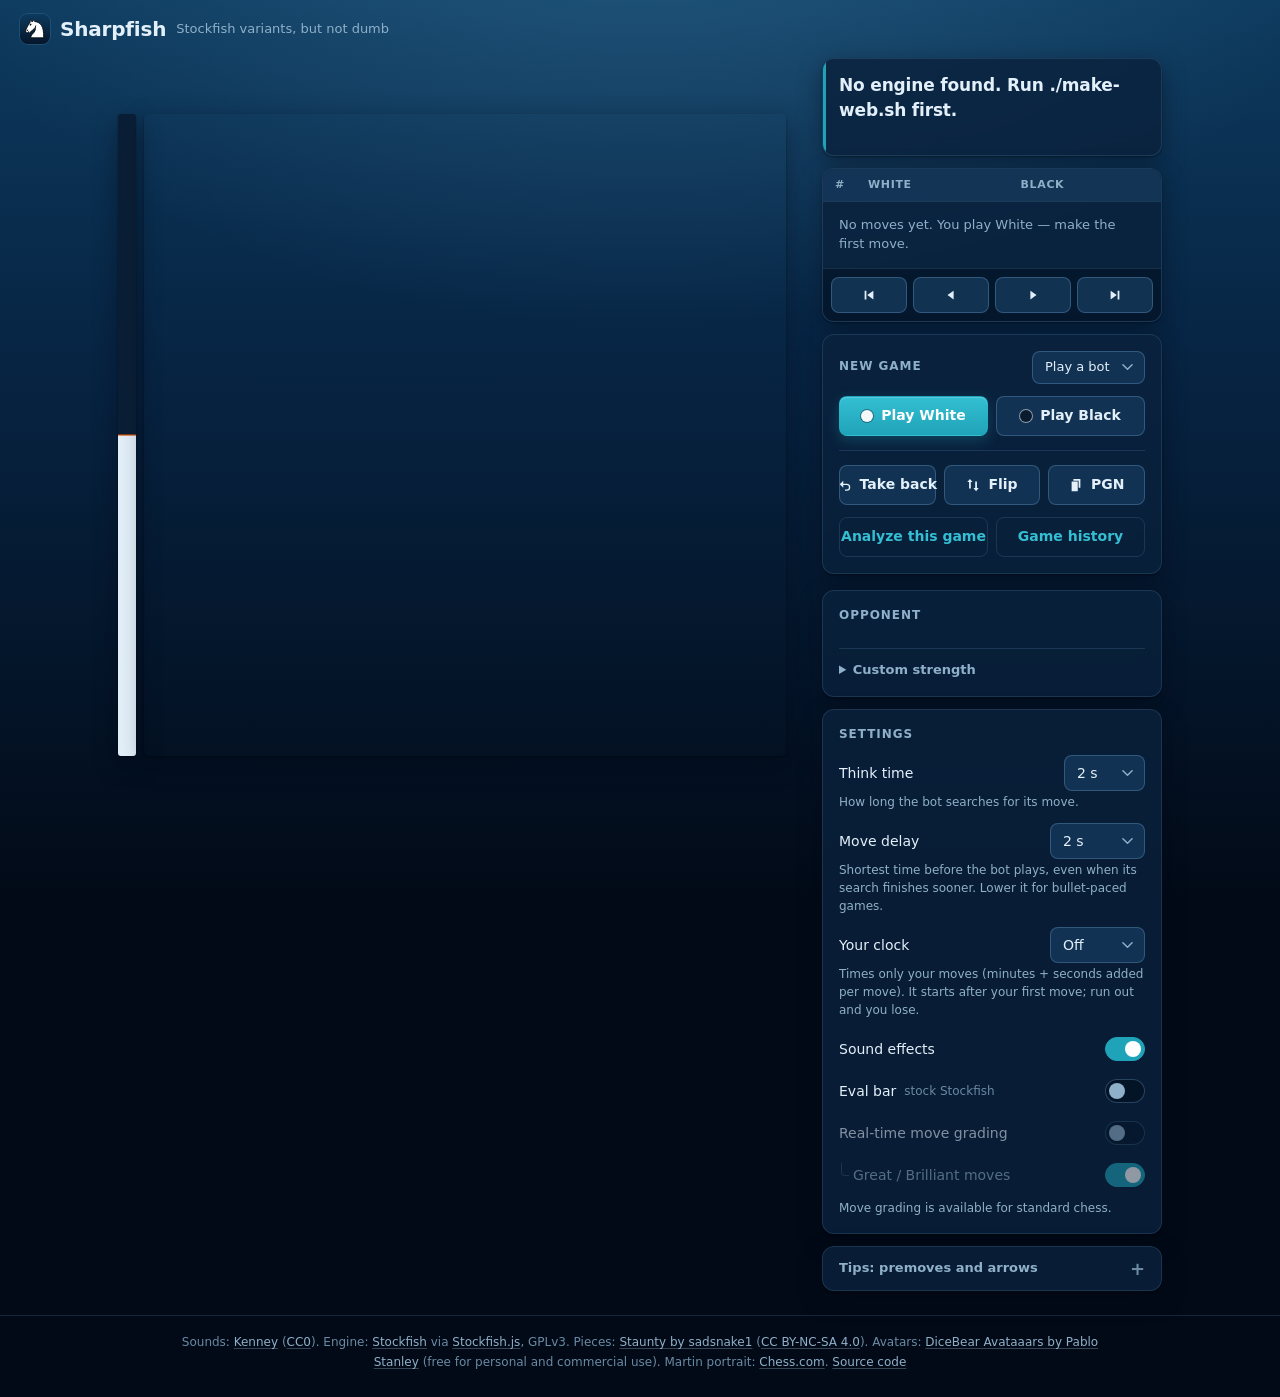
==== site/index.html @ 22a32065 "Add an optional player clock for games against a bot Settings has a Your clock time control (Off by " ====
<!doctype html>
<html lang="en">
<head>
<meta charset="utf-8">
<meta name="viewport" content="width=device-width, initial-scale=1, viewport-fit=cover">
<title>Sharpfish</title>
<meta name="description" content="Sharpfish: Stockfish variants, but not dumb. Play them in your browser.">
<link rel="icon" href="favicon.svg" type="image/svg+xml">
<link rel="stylesheet" href="style.css">
<link rel="stylesheet" href="badges.css">
<!-- Written by make-web.sh: sets window.ENGINE_FILE to the built engine -->
<script src="engine-file.js"></script>
</head>
<body>
<header class="top">
  <div class="brand">
    <img src="favicon.svg" alt="" width="30" height="30">
    <span class="site-name">Sharpfish</span>
    <span class="tagline">Stockfish variants, but not dumb</span>
  </div>
</header>

<main class="layout">
  <section class="board-wrap" aria-label="Chess board">
    <div class="player-row">
      <div class="player-tag" id="tag-top"></div>
      <div id="clock-top" class="clock" role="timer" aria-label="Your clock" hidden></div>
    </div>
    <div class="board-row">
      <div id="evalbar" class="evalbar" title="Stock Stockfish evaluation">
        <div class="evalbar-white"></div>
        <span id="eval-label" class="evalbar-label"></span>
      </div>
      <div id="board" class="board" role="grid"></div>
    </div>
    <div class="player-row">
      <div class="player-tag" id="tag-bottom"></div>
      <div id="clock-bottom" class="clock" role="timer" aria-label="Your clock" hidden></div>
    </div>
  </section>

  <aside class="panel panel-game" aria-label="Game">
    <div class="card status-card">
      <div id="status" class="status">Starting…</div>
      <div id="engine-line" class="engine-line">&nbsp;</div>
      <div id="premove-state" class="premove-state" hidden>
        <span id="premove-count" role="status"></span>
        <button id="btn-cancel-premoves" class="btn btn-sm" type="button">Cancel premoves</button>
      </div>
    </div>

    <section class="card moves-panel" aria-label="Moves">
      <div class="moves-card">
        <table class="moves" aria-label="Moves">
          <thead><tr><th>#</th><th>White</th><th>Black</th></tr></thead>
          <tbody id="moves"></tbody>
        </table>
        <div id="moves-empty" class="moves-empty">No moves yet. You play White — make the first move.</div>
      </div>
      <div class="row nav" aria-label="Review moves">
        <button id="btn-first" class="btn icon" title="First position (Home)" aria-label="First position"><svg viewBox="0 0 16 16" aria-hidden="true"><path d="M3 3h2v10H3zM13 3v10L6 8z" fill="currentColor"/></svg></button>
        <button id="btn-prev" class="btn icon" title="Previous move (&larr;)" aria-label="Previous move"><svg viewBox="0 0 16 16" aria-hidden="true"><path d="M11 3v10L4 8z" fill="currentColor"/></svg></button>
        <button id="btn-next" class="btn icon" title="Next move (&rarr;)" aria-label="Next move"><svg viewBox="0 0 16 16" aria-hidden="true"><path d="M5 3v10l7-5z" fill="currentColor"/></svg></button>
        <button id="btn-last" class="btn icon" title="Back to the game (End)" aria-label="Back to the game"><svg viewBox="0 0 16 16" aria-hidden="true"><path d="M11 3h2v10h-2zM3 3v10l7-5z" fill="currentColor"/></svg></button>
      </div>
    </section>

    <section class="card controls" aria-labelledby="game-heading">
      <div class="card-head">
        <h2 id="game-heading" class="card-title">New game</h2>
        <label class="mode-select"><span class="visually-hidden">Game mode</span>
          <select id="game-mode"><option value="human">Play a bot</option><option value="bots">Bot vs bot</option></select>
        </label>
      </div>
      <div class="row split">
        <button id="btn-new-white" class="btn primary"><span class="side-dot w" aria-hidden="true"></span>Play White</button>
        <button id="btn-new-black" class="btn"><span class="side-dot b" aria-hidden="true"></span>Play Black</button>
      </div>
      <div id="bot-match-options" hidden>
        <label class="field">White bot <select id="white-bot"></select></label>
        <label class="field">Black bot <select id="black-bot"></select></label>
        <button id="btn-bot-match" class="btn primary" type="button">Start bot match</button>
      </div>
      <div class="divider" role="presentation"></div>
      <div class="row tools">
        <button id="btn-undo" class="btn"><svg viewBox="0 0 16 16" aria-hidden="true"><path d="M6 3 2 7l4 4V8h4a2.5 2.5 0 0 1 0 5H8v1.5h2a4 4 0 0 0 0-8H6z" fill="currentColor"/></svg>Take back</button>
        <button id="btn-flip" class="btn"><svg viewBox="0 0 16 16" aria-hidden="true"><path d="M4.5 1 1.5 4.5h2V12H5.5V4.5h2zM11.5 15l3-3.5h-2V4h-2v7.5h-2z" fill="currentColor"/></svg>Flip</button>
        <button id="btn-copy" class="btn" title="Copy the moves in PGN format"><svg viewBox="0 0 16 16" aria-hidden="true"><path d="M5 1h8v10h-2V3H5zM3 4h7v11H3z" fill="currentColor"/></svg>PGN</button>
      </div>
      <div class="row history-actions">
        <a id="analyze-link" class="btn quiet" href="analysis.html">Analyze this game</a>
        <a id="history-link" class="btn quiet" href="analysis.html">Game history</a>
      </div>
      <div id="history-status" class="hint" role="status"></div>
    </section>
  </aside>

  <aside class="panel panel-setup" aria-label="Opponent and settings">
    <section class="card bots-card" aria-labelledby="bots-heading">
      <div class="bots-head">
        <h2 id="bots-heading" class="card-title">Opponent</h2>
        <span id="bot-current" class="bot-current"></span>
      </div>
      <div id="bot-groups" class="bot-groups"></div>
      <details class="advanced">
        <summary>Custom strength</summary>
        <label class="field" for="rng-elo">Elo <output id="elo-out"></output></label>
        <input type="range" id="rng-elo" min="0" max="3200" step="50">
        <div class="hint">Steps of 50 from 0 to 3150; far right is full strength.
          Applies from the engine's next move.</div>
      </details>
    </section>

    <section class="card settings" aria-labelledby="settings-heading">
      <h2 id="settings-heading" class="card-title">Settings</h2>
      <div class="setting">
        <label class="field">Think time
          <select id="sel-time">
            <option value="300">0.3 s</option>
            <option value="1000">1 s</option>
            <option value="2000" selected>2 s</option>
            <option value="3000">3 s</option>
            <option value="5000">5 s</option>
          </select>
        </label>
        <div class="hint">How long the bot searches for its move.</div>
      </div>
      <div class="setting">
        <label class="field">Move delay
          <select id="sel-delay">
            <option value="0">Instant</option>
            <option value="500">0.5 s</option>
            <option value="1000">1 s</option>
            <option value="2000" selected>2 s</option>
            <option value="3000">3 s</option>
          </select>
        </label>
        <div class="hint">Shortest time before the bot plays, even when its search finishes sooner. Lower it for bullet-paced games.</div>
      </div>
      <div class="setting">
        <label class="field">Your clock
          <select id="sel-clock">
            <option value="0+0" selected>Off</option>
            <option value="1+0">1 min</option>
            <option value="2+1">2 + 1</option>
            <option value="3+0">3 min</option>
            <option value="3+2">3 + 2</option>
            <option value="5+0">5 min</option>
            <option value="10+0">10 min</option>
          </select>
        </label>
        <div class="hint">Times only your moves (minutes + seconds added per move). It starts after your first move; run out and you lose.</div>
      </div>
      <label class="field switch">Sound effects
        <input type="checkbox" id="chk-sound" checked>
      </label>
      <label class="field switch">Eval bar <span class="field-note">stock Stockfish</span>
        <input type="checkbox" id="chk-eval">
      </label>
      <label class="field switch">Real-time move grading
        <input type="checkbox" id="chk-grade">
      </label>
      <label class="field switch sub" title="Look for Great and Brilliant moves. Off keeps ordinary grades and skips that extra check.">Great / Brilliant moves
        <input type="checkbox" id="chk-special-grades" checked>
      </label>
      <div id="grade-status" class="hint" role="status"></div>
    </section>

    <details class="card tips">
      <summary>Tips: premoves and arrows</summary>
      <ul>
        <li>While the bot thinks, move your pieces to queue premoves, including consecutive moves with the same piece. Middle-click, press Esc, or use Cancel premoves to clear the queue.</li>
        <li>Right-click a square to circle it, right-drag to draw an arrow.
          Blue by default. Hold Shift (red), Alt/Ctrl (purple) or both (yellow) to change color. Left-click clears.</li>
      </ul>
    </details>
  </aside>
</main>

<footer class="foot">
  <p>Sounds: <a href="https://kenney.nl/assets/casino-audio">Kenney</a> (<a href="sounds/License.txt">CC0</a>).
  Engine: <a href="https://github.com/official-stockfish/Stockfish">Stockfish</a>
  via <a href="https://github.com/nmrugg/stockfish.js">Stockfish.js</a>, GPLv3.
  Pieces: <a href="https://github.com/lichess-org/lila/issues/5647">Staunty by sadsnake1</a> (<a href="https://creativecommons.org/licenses/by-nc-sa/4.0/">CC BY-NC-SA 4.0</a>). Avatars: <a href="https://www.dicebear.com/styles/avataaars/">DiceBear Avataaars by Pablo Stanley</a> (free for personal and commercial use). Martin portrait: <a href="https://www.chess.com/member/martin-bot">Chess.com</a>. <a id="source-link" href="https://github.com/nmrugg/stockfish.js">Source code</a></p>
</footer>

<div id="promo" class="promo" hidden></div>
<script src="bots.js"></script>
<script src="analysis-core.js"></script>
<script src="game-history.js"></script>
<script src="live-analysis.js"></script>
<script src="sound.js"></script>
<script src="app.js"></script>
</body>
</html>
---- site/style.css ----
:root {
  /* Deep-sea theme: one dark palette for every visitor */
  color-scheme: dark;
  --bg: #04162b;
  --bg-top: #0d3a5e;
  --bg-mid: #072443;
  --bg-deep: #020a17;
  --glow: rgba(110, 190, 235, 0.22);
  --surface: rgba(10, 34, 60, 0.82);
  --surface-2: rgba(20, 54, 88, 0.9);
  --surface-3: rgba(28, 68, 106, 0.95);
  --inset: rgba(2, 12, 26, 0.45);
  --text: #e3f0fa;
  --muted: #8fb0c9;
  --faint: #6a8aa4;
  --border: rgba(120, 180, 225, 0.16);
  --border-strong: rgba(120, 180, 225, 0.3);
  --accent: #1fa3b8;
  --accent-hi: #34bfd3;
  --accent-text: #ffffff;
  --sq-light: #d3e2ec;
  --sq-dark: #5a7f9f;
  --last-move: rgba(70, 205, 225, 0.38);
  --selected: rgba(10, 70, 110, 0.55);
  --dot: rgba(8, 45, 80, 0.5);
  --dot-hover: rgba(8, 45, 80, 0.3);
  --row-alt: rgba(255, 255, 255, 0.025);
  --current: rgba(31, 163, 184, 0.28);
  --evalbar-dark: #0a1f36;
  --evalbar-light: #e3f0fa;
  --radius: 12px;
  --radius-sm: 8px;
  --shadow: 0 1px 2px rgba(0, 0, 0, 0.35), 0 8px 24px rgba(0, 8, 20, 0.4);
  --ring: 0 0 0 2px var(--bg), 0 0 0 4px var(--accent-hi);
}

* { box-sizing: border-box; }
html {
  /* Gradient fades into the same colour as the page, so long pages have no seam. */
  background: var(--bg-deep);
  background-image:
    radial-gradient(ellipse 80% 45% at 50% -8%, var(--glow), transparent 70%),
    linear-gradient(180deg, var(--bg-top) 0, var(--bg-mid) 40vh, var(--bg-deep) 100vh);
  background-repeat: no-repeat;
  min-height: 100%;
}
body {
  margin: 0;
  color: var(--text);
  font: 15px/1.45 system-ui, -apple-system, "Segoe UI", Roboto, sans-serif;
  min-height: 100vh;
  display: flex;
  flex-direction: column;
  -webkit-font-smoothing: antialiased;
}
button, input, select, textarea { font: inherit; }
a { color: var(--accent-hi); }
:focus-visible { outline: none; box-shadow: var(--ring); }
.visually-hidden {
  position: absolute; width: 1px; height: 1px; margin: -1px; padding: 0;
  overflow: hidden; clip: rect(0 0 0 0); white-space: nowrap; border: 0;
}

.top { padding: 14px 20px 10px; display: flex; align-items: center; gap: 12px; }
.brand { display: flex; align-items: center; gap: 10px; flex-wrap: wrap; font-weight: 600; font-size: 17px; }
.brand img { border-radius: 8px; box-shadow: 0 0 0 1px var(--border); }
.site-name { font-size: 20px; font-weight: 700; letter-spacing: -0.01em; }
.tagline { color: var(--muted); font-size: 13px; font-weight: 500; }

/* ---------- Layout: board | game, with opponent & settings beside or below ---------- */
.layout {
  flex: 1;
  display: grid;
  grid-template-columns: auto minmax(300px, 340px);
  grid-template-rows: auto 1fr;
  grid-template-areas: "board game" "board setup";
  gap: 16px 24px;
  justify-content: center;
  align-items: start;
  padding: 4px 20px 24px;
}
.board-wrap { grid-area: board; width: min(calc(100vw - 404px), calc(100vh - 150px), 680px); min-width: 280px; }
.panel-game { grid-area: game; }
.panel-setup { grid-area: setup; }
@media (min-width: 1340px) {
  .layout {
    grid-template-columns: minmax(280px, 316px) auto minmax(300px, 340px);
    grid-template-rows: auto;
    grid-template-areas: "setup board game";
  }
  .board-wrap { width: min(calc(100vw - 760px), calc(100vh - 150px), 680px); }
}
@media (max-width: 860px) {
  .layout {
    grid-template-columns: minmax(0, 1fr);
    grid-template-rows: auto;
    grid-template-areas: "board" "game" "setup";
    justify-items: center;
    padding: 0 12px 20px;
  }
  .board-wrap { width: min(100%, 640px); min-width: 0; }
  .panel { width: min(100%, 640px); }
}

/* ---------- Board ---------- */
.board-row { display: flex; gap: 8px; align-items: stretch; }

/* Eval bar: white share grows from White's side of the board */
.evalbar {
  --white: 50%;
  position: relative; flex: 0 0 18px;
  background: var(--evalbar-dark); border-radius: 3px; overflow: hidden;
  box-shadow: var(--shadow);
}
.evalbar.off { display: none; }
.evalbar-white {
  position: absolute; left: 0; right: 0; bottom: 0; height: var(--white);
  background: var(--evalbar-light);
  transition: height 0.5s ease;
}
.evalbar.flipped .evalbar-white { bottom: auto; top: 0; }
.evalbar::after { /* the 0.0 line */
  content: ""; position: absolute; left: 0; right: 0; top: 50%; height: 2px;
  margin-top: -1px; background: rgba(214, 79, 0, 0.6);
}
.evalbar-label {
  position: absolute; left: 0; right: 0; text-align: center;
  font-size: 9px; font-weight: 700; letter-spacing: -0.3px; z-index: 1;
}
/* The number sits at the end of the side that is better. */
.evalbar.white-better .evalbar-label { bottom: 3px; color: var(--evalbar-dark); }
.evalbar:not(.white-better) .evalbar-label { top: 3px; color: var(--evalbar-light); }
.evalbar.flipped.white-better .evalbar-label { bottom: auto; top: 3px; }
.evalbar.flipped:not(.white-better) .evalbar-label { top: auto; bottom: 3px; }

.board {
  position: relative;
  flex: 1;
  min-width: 0;
  width: 100%;
  aspect-ratio: 1;
  display: grid;
  grid-template-columns: repeat(8, 1fr);
  grid-template-rows: repeat(8, 1fr);
  border-radius: 4px;
  overflow: hidden;
  box-shadow: var(--shadow);
  user-select: none;
  touch-action: none;
}
.sq { position: relative; }
.sq.light { background: var(--sq-light); }
.sq.dark  { background: var(--sq-dark); }
.sq.last::before, .sq.sel::before, .sq.check::before {
  content: ""; position: absolute; inset: 0; pointer-events: none;
}
.sq.last::before  { background: var(--last-move); }
.sq.sel::before   { background: var(--selected); }
.sq.check::before {
  background: radial-gradient(ellipse at center, rgba(255, 0, 0, 1) 0%, rgba(231, 0, 0, 1) 25%,
              rgba(169, 0, 0, 0) 89%, rgba(158, 0, 0, 0) 100%);
}
.sq.dest::after {
  content: ""; position: absolute; inset: 0; pointer-events: none;
  background: radial-gradient(var(--dot) 19%, transparent 20%);
}
.sq.dest.occupied::after {
  background: radial-gradient(transparent 0%, transparent 79%, var(--dot) 80%);
}
.sq.dest:hover::after { background: var(--dot-hover); }

.piece {
  position: absolute; inset: 0; width: 100%; height: 100%;
  cursor: grab; z-index: 2;
  -webkit-user-drag: none;
}
.piece.dragging { opacity: 0.35; }
.piece.moving { z-index: 3; }
.piece.captured { z-index: 1; pointer-events: none; }
.ghost {
  position: fixed; pointer-events: none; z-index: 50;
  transform: translate(-50%, -50%) scale(1.15);
  filter: drop-shadow(0 6px 6px rgba(0, 0, 0, 0.35));
  will-change: transform, left, top;
}
body.grabbing, body.grabbing * { cursor: grabbing !important; }
.sq.drag-over::after {
  content: ""; position: absolute; inset: 0; pointer-events: none;
  box-shadow: inset 0 0 0 3px rgba(255, 255, 255, 0.65);
}
.sq.dest.drag-over::after { background: var(--dot-hover); box-shadow: none; }

/* Arrows and circles drawn with the right mouse button */
.shapes {
  position: absolute; inset: 0; width: 100%; height: 100%;
  pointer-events: none; z-index: 4;
}

.coord {
  position: absolute; font-size: 11px; font-weight: 600; pointer-events: none; z-index: 1;
}
.coord.file { right: 4px; bottom: 2px; }
.coord.rank { left: 4px; top: 2px; }
.sq.light .coord { color: var(--sq-dark); }
.sq.dark  .coord { color: var(--sq-light); }

.player-row { display: flex; align-items: center; justify-content: space-between; gap: 10px; }
.player-row .player-tag { flex: 1; min-width: 0; }
/* Your clock: quiet while idle, bright while it runs, red when nearly out. */
.clock {
  flex: none; min-width: 84px; padding: 6px 12px; text-align: right;
  font: 700 20px/1.1 ui-monospace, "SFMono-Regular", Menlo, Consolas, monospace;
  font-variant-numeric: tabular-nums; letter-spacing: -0.5px;
  color: var(--muted); background: var(--inset);
  border: 1px solid var(--border); border-radius: var(--radius-sm);
}
.clock.running { color: var(--evalbar-dark); background: var(--evalbar-light); border-color: transparent; }
.clock.low { color: #ff8a80; }
.clock.low.running { color: #fff; background: #c62f2f; }
.clock.flagged { color: #fff; background: #8e1f1f; border-color: transparent; }
.player-tag {
  display: flex; align-items: center; gap: 10px;
  color: var(--text); font-size: 14px; font-weight: 600;
  padding: 8px 2px; min-height: 44px;
}
.avatar { width: 30px; height: 30px; flex: none; display: block; }
.avatar svg, .avatar img { width: 100%; height: 100%; display: block; }
.avatar-you svg { border-radius: 50%; box-shadow: 0 0 0 2px rgba(110,190,235,0.35); }
.avatar-engine { width: 34px; height: 34px; margin: -2px; } /* the logo has its own padding */

/* ---------- Panels and cards ---------- */
.panel { display: flex; flex-direction: column; gap: 12px; min-width: 0; }
.card {
  background: var(--surface);
  -webkit-backdrop-filter: blur(10px);
  backdrop-filter: blur(10px);
  border: 1px solid var(--border);
  border-radius: var(--radius);
  box-shadow: var(--shadow);
}
.card-head { display: flex; align-items: center; justify-content: space-between; gap: 12px; }
.card-title {
  margin: 0; font-size: 12px; font-weight: 700; letter-spacing: 0.08em;
  text-transform: uppercase; color: var(--muted);
}
.divider { height: 1px; background: var(--border); margin: 2px 0; }
.hint { color: var(--muted); font-size: 12px; line-height: 1.5; }
.hint:empty { display: none; }

.status-card { padding: 14px 16px; position: relative; overflow: hidden; }
.status-card::before {
  content: ""; position: absolute; left: 0; top: 0; bottom: 0; width: 3px; background: var(--accent);
}
.status { font-weight: 650; font-size: 17px; letter-spacing: -0.01em; }
.status.reviewing { color: var(--accent-hi); }
.engine-line { color: var(--muted); font-size: 13px; font-variant-numeric: tabular-nums; min-height: 1.45em; }

/* Moves: scrolling list with the replay controls docked underneath */
.moves-panel { overflow: hidden; display: flex; flex-direction: column; }
.moves-card { max-height: 280px; min-height: 96px; overflow-y: auto; }
.moves { width: 100%; border-collapse: collapse; font-variant-numeric: tabular-nums; }
.moves th {
  position: sticky; top: 0; z-index: 1; background: var(--surface-2); color: var(--muted);
  text-align: left; font-weight: 600; font-size: 11px; letter-spacing: 0.06em; text-transform: uppercase;
  padding: 8px 12px; border-bottom: 1px solid var(--border);
}
.moves td { padding: 5px 12px; }
.moves td:first-child { color: var(--faint); width: 3em; }
.moves tr:nth-child(even) td { background: var(--row-alt); }
.moves td[data-ply] { cursor: pointer; border-radius: 4px; }
.moves td[data-ply]:hover { background: var(--surface-3); }
.moves td.current { background: var(--current) !important; font-weight: 650; }
.moves-empty { padding: 14px 16px; color: var(--muted); font-size: 13px; }
.moves-panel .row.nav { padding: 8px; border-top: 1px solid var(--border); background: var(--inset); flex-wrap: nowrap; gap: 6px; }

/* ---------- Buttons ---------- */
.controls, .bots-card { padding: 16px; display: flex; flex-direction: column; gap: 12px; }
.settings { padding: 16px; display: flex; flex-direction: column; gap: 6px; }
.settings .card-title { margin-bottom: 6px; }
.settings .setting { margin-bottom: 6px; }
.row[hidden], #bot-match-options[hidden] { display: none; }
#bot-match-options:not([hidden]) { display: grid; gap: 10px; }
.row { display: flex; gap: 8px; flex-wrap: wrap; }
.row.split > .btn, .row.tools > .btn, .row.history-actions > .btn { flex: 1 1 0; min-width: 0; }
.btn {
  flex: 1 1 auto;
  display: inline-flex; align-items: center; justify-content: center; gap: 8px;
  min-height: 40px; padding: 8px 14px;
  font-size: 14px; font-weight: 550; line-height: 1.2; text-align: center; white-space: nowrap;
  border-radius: var(--radius-sm);
  border: 1px solid var(--border-strong);
  background: var(--surface-2);
  color: var(--text);
  text-decoration: none;
  cursor: pointer;
  transition: background-color 0.15s, border-color 0.15s, transform 0.05s;
}
.btn:hover:not(:disabled) { background: var(--surface-3); border-color: rgba(140, 200, 240, 0.45); }
.btn:active:not(:disabled) { transform: translateY(1px); }
.btn:disabled { opacity: 0.45; cursor: default; }
.btn svg { width: 14px; height: 14px; flex: none; }
.btn.primary {
  background: linear-gradient(180deg, var(--accent-hi), var(--accent));
  border-color: transparent; color: var(--accent-text);
  box-shadow: 0 1px 0 rgba(255, 255, 255, 0.18) inset, 0 4px 14px rgba(31, 163, 184, 0.28);
}
.btn.primary:hover:not(:disabled) { background: linear-gradient(180deg, #47cde0, var(--accent-hi)); border-color: transparent; }
.btn.quiet { background: transparent; color: var(--accent-hi); border-color: var(--border); }
.btn.quiet:hover { background: rgba(52, 191, 211, 0.1); border-color: rgba(52, 191, 211, 0.45); }
.btn.icon { flex: 1; padding: 0; min-height: 36px; }
.btn-sm { flex: none; min-height: 30px; padding: 4px 10px; font-size: 12px; }
.side-dot { width: 12px; height: 12px; border-radius: 50%; flex: none; box-shadow: 0 0 0 1px rgba(0, 0, 0, 0.35); }
.side-dot.w { background: #f4f8fb; }
.side-dot.b { background: #0b1b2e; box-shadow: 0 0 0 1px rgba(255, 255, 255, 0.5); }

/* ---------- Form fields ---------- */
.field { display: flex; align-items: center; gap: 8px; font-size: 14px; min-height: 36px; }
.field > input, .field > select { margin-left: auto; }
.field-note { color: var(--faint); font-size: 12px; }
.field.sub { padding-left: 14px; color: var(--muted); position: relative; }
.field.sub::before {
  content: ""; position: absolute; left: 2px; top: 6px; width: 7px; height: 12px;
  border-left: 1px solid var(--border-strong); border-bottom: 1px solid var(--border-strong); border-bottom-left-radius: 4px;
}
.field:has(input:disabled) { opacity: 0.55; }
.setting { display: flex; flex-direction: column; gap: 2px; }
select {
  -webkit-appearance: none; appearance: none;
  font-size: 14px; min-height: 36px; padding: 6px 32px 6px 12px; max-width: 60%;
  border-radius: var(--radius-sm); border: 1px solid var(--border-strong); color: var(--text); cursor: pointer;
  background: var(--surface-2) url("data:image/svg+xml,%3Csvg xmlns='http://www.w3.org/2000/svg' viewBox='0 0 12 8'%3E%3Cpath d='M1 1.5 6 6.5 11 1.5' fill='none' stroke='%238fb0c9' stroke-width='1.6' stroke-linecap='round' stroke-linejoin='round'/%3E%3C/svg%3E") no-repeat right 11px center / 11px 8px;
}
select:hover { border-color: rgba(140, 200, 240, 0.45); }
option { background: #0c2642; color: var(--text); }
.mode-select select { min-height: 32px; font-size: 13px; max-width: none; }

/* Checkboxes rendered as switches; still native inputs for forms, keyboard and tests. */
.field.switch { cursor: pointer; }
.field.switch input[type="checkbox"] {
  -webkit-appearance: none; appearance: none;
  position: relative; flex: none; width: 40px; height: 24px; margin: 0 0 0 auto;
  border-radius: 999px; border: 1px solid var(--border-strong); background: var(--inset);
  cursor: pointer; transition: background-color 0.18s, border-color 0.18s;
}
.field.switch input[type="checkbox"]::before {
  content: ""; position: absolute; top: 3px; left: 3px; width: 16px; height: 16px; border-radius: 50%;
  background: var(--muted); transition: transform 0.18s, background-color 0.18s;
}
.field.switch input[type="checkbox"]:checked { background: var(--accent); border-color: var(--accent); }
.field.switch input[type="checkbox"]:checked::before { transform: translateX(16px); background: #fff; }
.field.switch input[type="checkbox"]:disabled { cursor: default; }

/* ---------- Tips ---------- */
.tips { padding: 0; }
.tips summary {
  list-style: none; cursor: pointer; padding: 12px 16px; font-size: 13px; font-weight: 600; color: var(--muted);
  display: flex; align-items: center; justify-content: space-between; border-radius: var(--radius);
}
.tips summary::-webkit-details-marker { display: none; }
.tips summary::after { content: "+"; font-size: 18px; line-height: 1; color: var(--faint); }
.tips[open] summary::after { content: "–"; }
.tips summary:hover { color: var(--text); }
.tips ul { margin: 0; padding: 0 16px 14px 32px; color: var(--muted); font-size: 12.5px; line-height: 1.55; }
.tips li + li { margin-top: 8px; }

/* ---------- Promotion picker ---------- */
.promo {
  position: fixed; z-index: 60;
  display: flex; flex-direction: column;
  background: var(--surface-2); border: 1px solid var(--border-strong); border-radius: var(--radius-sm);
  box-shadow: 0 8px 28px rgba(0, 0, 0, 0.5);
  overflow: hidden;
}
.promo[hidden] { display: none; }
.promo button {
  border: 0; background: transparent; padding: 0; cursor: pointer;
}
.promo button:hover { background: var(--current); }
.promo img { display: block; width: 100%; height: 100%; }

.foot { color: var(--faint); font-size: 12px; text-align: center; padding: 16px 20px 24px; border-top: 1px solid var(--border); }
.foot p { max-width: 920px; margin: 0 auto; line-height: 1.7; }
.foot a { color: var(--muted); text-decoration-color: rgba(143, 176, 201, 0.35); text-underline-offset: 2px; }
.foot a:hover { color: var(--text); }

@media (max-width: 420px) {
  .board-row { gap: 5px; }
  .evalbar { flex-basis: 12px; }
  .btn { padding: 8px 10px; }
  .moves-card { max-height: 200px; }
}
@media (prefers-reduced-motion: reduce) {
  .btn, .field.switch input, .field.switch input::before, .evalbar-white { transition: none; }
}

/* ---------------------------------------------------------------- Bots */
.avatar-bot img { border-radius: 7px; }
.tag-rating { color: var(--muted); font-size: 0.9em; font-weight: 500; }
.bots-head { display: flex; flex-wrap: wrap; justify-content: space-between; align-items: baseline; gap: 4px 12px; }
.bot-current {
  font-size: 13px; font-weight: 600; color: var(--text);
  padding: 2px 10px; border-radius: 999px; background: var(--surface-2); border: 1px solid var(--border);
}
.bot-current:empty { display: none; }
.bot-groups { display: flex; flex-direction: column; gap: 14px; }
.bot-group-name { font-size: 11px; font-weight: 600; letter-spacing: 0.06em; text-transform: uppercase; color: var(--faint); margin-bottom: 6px; }
.bot-grid { display: grid; grid-template-columns: repeat(5, minmax(0, 1fr)); gap: 8px; }
.bot {
  padding: 0; border: 2px solid transparent; border-radius: 10px; background: none;
  cursor: pointer; aspect-ratio: 1; max-width: 56px; overflow: hidden;
  transition: transform 0.12s, border-color 0.12s;
}
.bot img { width: 100%; height: 100%; display: block; border-radius: 8px; }
.bot:hover { border-color: var(--border-strong); transform: translateY(-1px); }
.bot.chosen { border-color: var(--accent-hi); box-shadow: 0 0 0 3px rgba(52, 191, 211, 0.25); }
.bot:focus-visible { box-shadow: var(--ring); }
.bot[data-id="stockfish"] { background: rgba(255, 255, 255, 0.06); }
.bot[data-id="stockfish"] img { border-radius: 0; }
.advanced { padding-top: 12px; border-top: 1px solid var(--border); font-size: 14px; }
.advanced summary { cursor: pointer; color: var(--muted); font-size: 13px; font-weight: 600; }
.advanced summary:hover { color: var(--text); }
.advanced[open] summary { margin-bottom: 8px; }
.advanced input[type="range"] { width: 100%; accent-color: var(--accent); margin: 6px 0; }
@media (prefers-reduced-motion: reduce) { .bot { transition: none; } }

/* Speculative positions and queue order while the opponent is thinking. */
.sq.premove { box-shadow: inset 0 0 0 3px #a855f7; }
.premove-order {
  position: absolute; top: 2px; right: 3px; z-index: 4;
  padding: 0 4px; border-radius: 4px; background: #563080; color: #fff;
  font-size: 12px; font-weight: 600; pointer-events: none;
  max-width: calc(100% - 6px); overflow: hidden;
}
.premove-state:not([hidden]) { display: flex; flex-wrap: wrap; align-items: center; gap: 8px; margin-top: 12px; font-size: 13px; }
.premove-state .btn { flex: none; font-size: 12px; padding: 6px 8px; }
---- site/badges.css ----
/* Shared by live play and history review. Text keeps every symbol unambiguous. */
.move-grade, .move-label {
  display: inline-flex;
  align-items: center;
  gap: 5px;
  vertical-align: middle;
  color: var(--text);
  font-size: 12px;
  font-weight: 600;
  white-space: nowrap;
}
.move-grade { margin-left: 5px; }
.move-grade-slot { display: inline-flex; align-items: center; justify-content: center; width: 28px; min-width: 28px; height: 26px; vertical-align: middle; }
.move-grade-list-icon { width: 24px; height: 24px; object-fit: contain; flex: 0 0 24px; }
.move-label { padding: 0; background: none; }
.move-grade-overlay { position: absolute; z-index: 4; top: 0; right: 0; transform: translate(50%, -50%); width: 57.2%; height: 57.2%; min-width: 22px; min-height: 22px; max-width: 57.2px; max-height: 57.2px; object-fit: contain; pointer-events: none; filter: drop-shadow(0 1px 2px rgba(0, 0, 0, .7)); }
/* Centre the badge on the square's corner, including along board edges. */
.board-row { padding: 12px 12px 0 0; }
.player-row { padding-right: 12px; } /* keep the clock flush with the board, not the badge gutter */
.board { overflow: visible; }
.board > .sq:nth-child(1) { border-top-left-radius: 4px; }
.board > .sq:nth-child(8) { border-top-right-radius: 4px; }
.board > .sq:nth-child(57) { border-bottom-left-radius: 4px; }
.board > .sq:nth-child(64) { border-bottom-right-radius: 4px; }
.moves td { white-space: nowrap; }
table.moves { table-layout: fixed; width: 100%; }
table.moves th:first-child { width: 3em; }
table.moves td { overflow: hidden; }
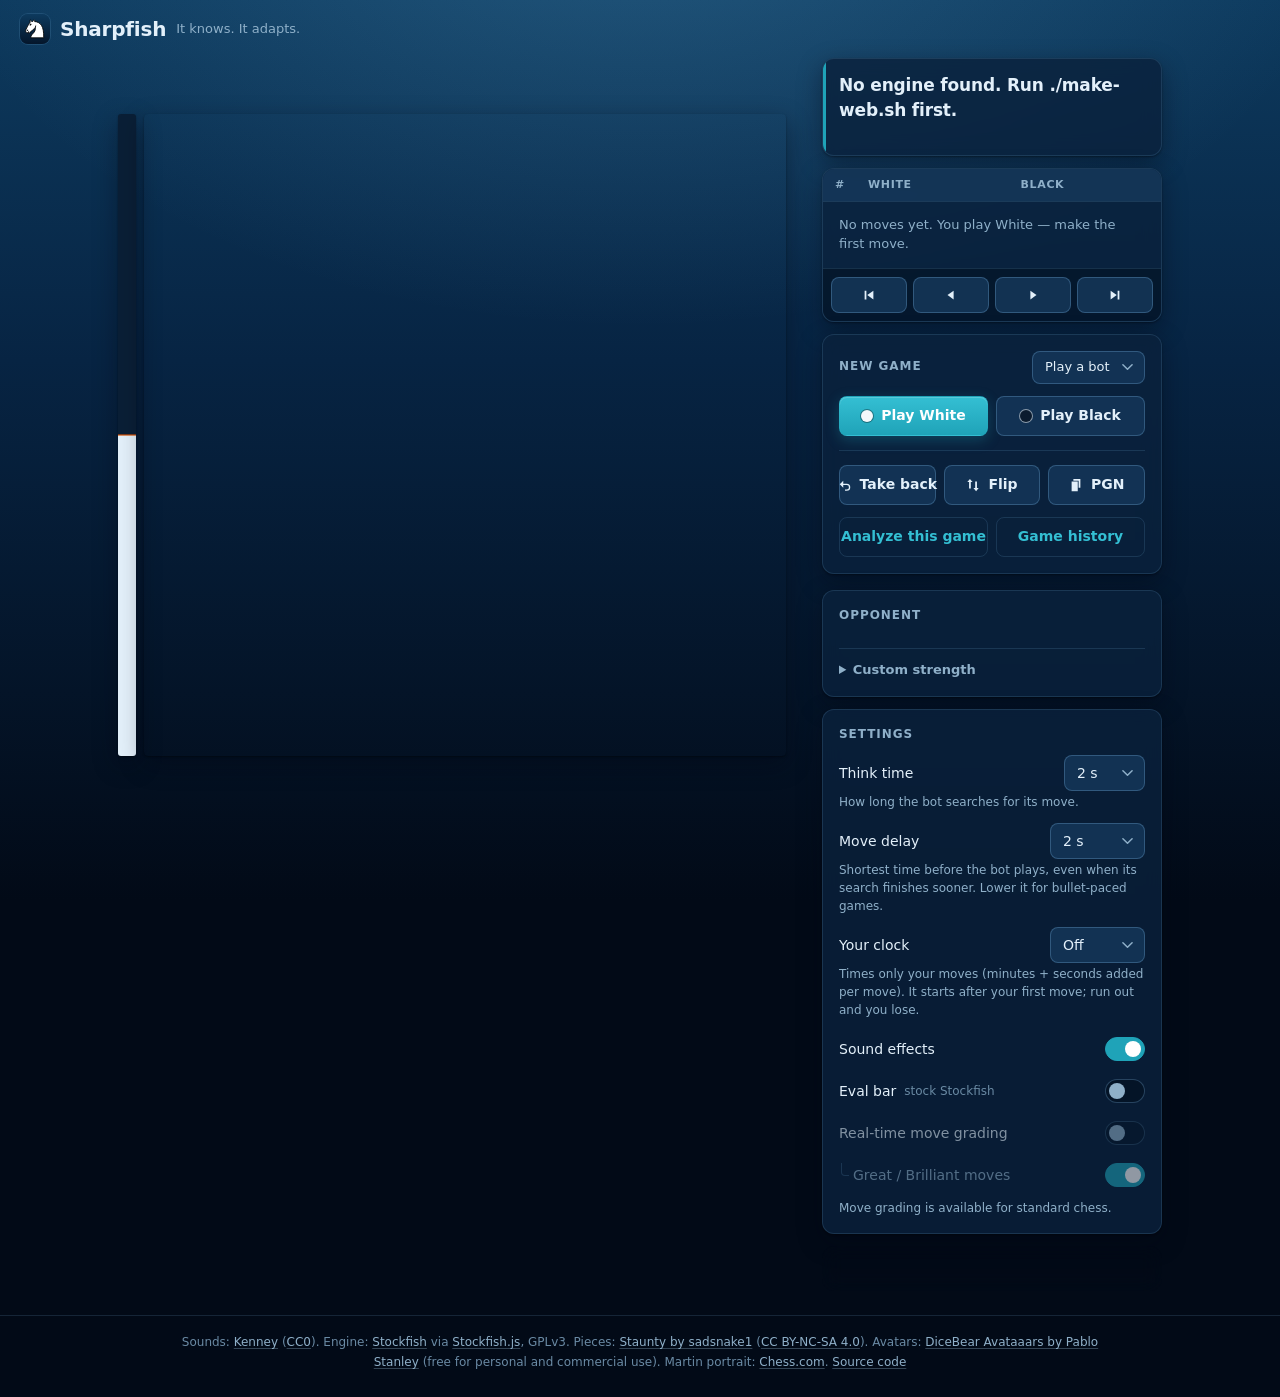
==== commit 3fdd86ed: "Add an optional player clock for games against a bot Settings has a Your clock time control (Off by " ====
--- a/site/index.html
+++ b/site/index.html
@@ -16,7 +16,7 @@
   <div class="brand">
     <img src="favicon.svg" alt="" width="30" height="30">
     <span class="site-name">Sharpfish</span>
-    <span class="tagline">Stockfish variants, but not dumb</span>
+    <span class="tagline">It knows. It adapts.</span>
   </div>
 </header>
 
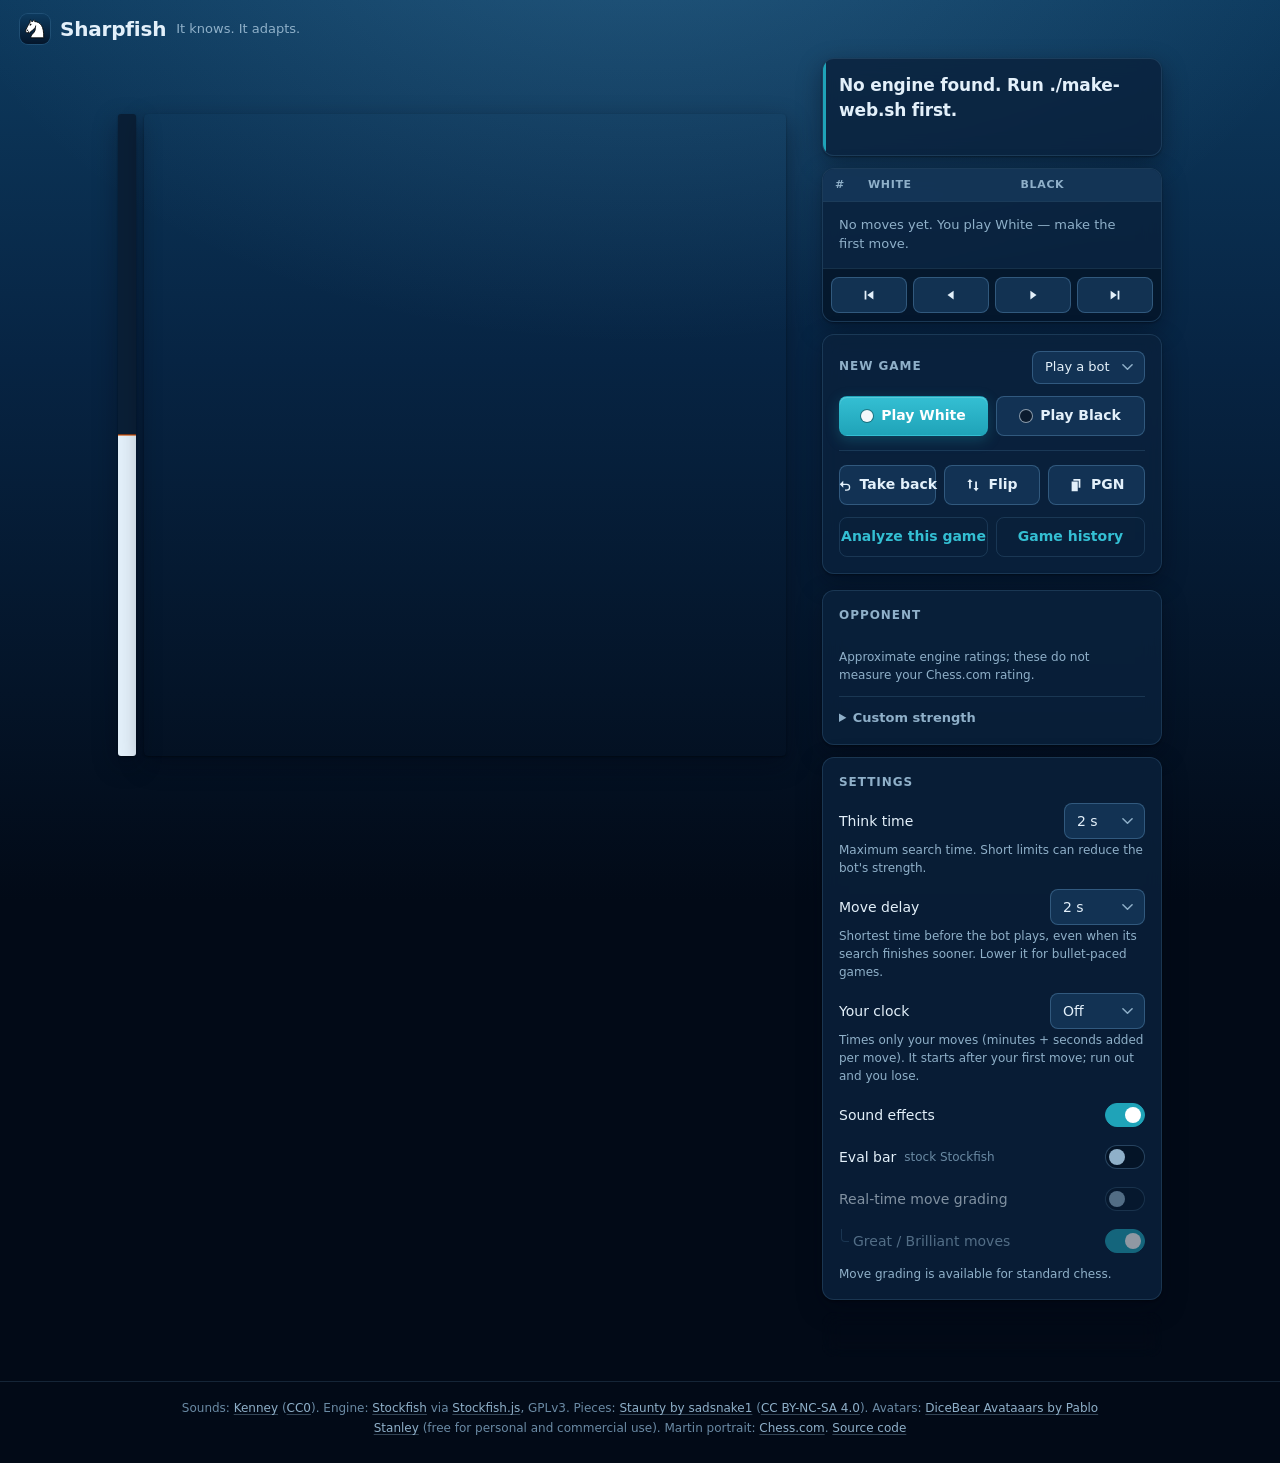
==== commit 5ba2220c: "Calibrate Classic bot ratings and version strength profiles" ====
--- a/site/index.html
+++ b/site/index.html
@@ -102,12 +102,13 @@
         <span id="bot-current" class="bot-current"></span>
       </div>
       <div id="bot-groups" class="bot-groups"></div>
+      <div class="hint">Approximate engine ratings; these do not measure your Chess.com rating.</div>
       <details class="advanced">
         <summary>Custom strength</summary>
         <label class="field" for="rng-elo">Elo <output id="elo-out"></output></label>
         <input type="range" id="rng-elo" min="0" max="3200" step="50">
-        <div class="hint">Steps of 50 from 0 to 3150; far right is full strength.
-          Applies from the engine's next move.</div>
+        <div class="hint">Approximate targets, applied from the next move. Outside the tested range,
+          the closest tested strength is shown. Far right is full strength.</div>
       </details>
     </section>
 
@@ -123,7 +124,7 @@
             <option value="5000">5 s</option>
           </select>
         </label>
-        <div class="hint">How long the bot searches for its move.</div>
+        <div class="hint">Maximum search time. Short limits can reduce the bot's strength.</div>
       </div>
       <div class="setting">
         <label class="field">Move delay
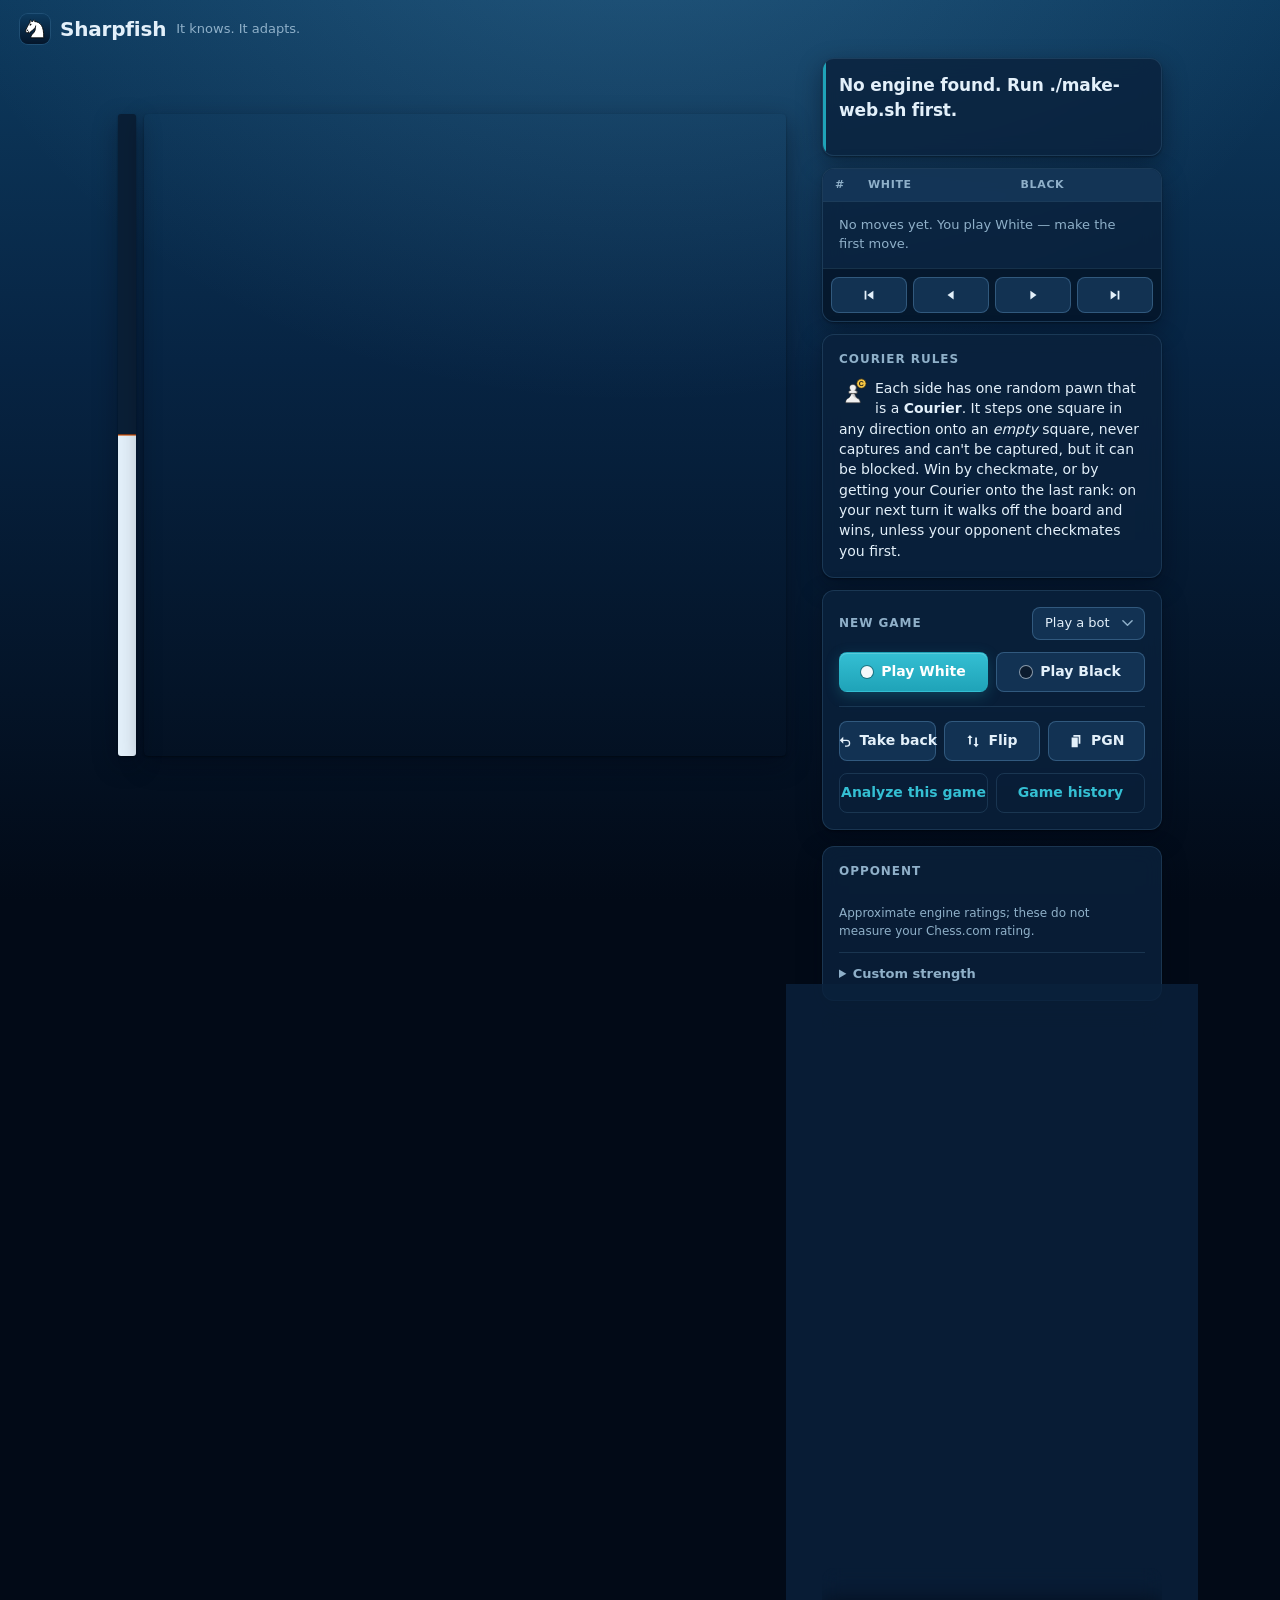
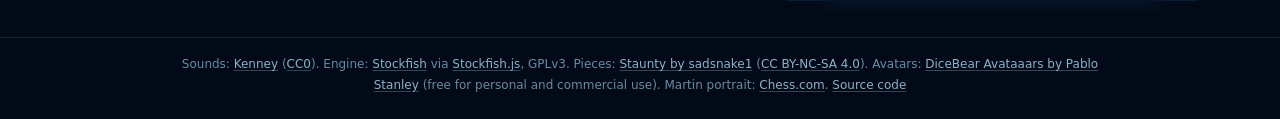
==== commit d9f2151b: "Courier play page: random couriers, C pieces, exit win, rules card Each new game picks a random cour" ====
--- a/site/index.html
+++ b/site/index.html
@@ -3,7 +3,7 @@
 <head>
 <meta charset="utf-8">
 <meta name="viewport" content="width=device-width, initial-scale=1, viewport-fit=cover">
-<title>Sharpfish</title>
+<title>Sharpfish — Courier</title>
 <meta name="description" content="Sharpfish: Stockfish variants, but not dumb. Play them in your browser.">
 <link rel="icon" href="favicon.svg" type="image/svg+xml">
 <link rel="stylesheet" href="style.css">
@@ -65,6 +65,14 @@
       </div>
     </section>
 
+    <section class="card rules" aria-labelledby="rules-heading">
+      <h2 id="rules-heading" class="card-title">Courier rules</h2>
+      <p class="rules-text"><img src="pieces/wC.svg" alt="" width="28" height="28"> Each side has one random pawn that is a <strong>Courier</strong>.
+        It steps one square in any direction onto an <em>empty</em> square, never captures and can't be captured, but it can be blocked.
+        Win by checkmate, or by getting your Courier onto the last rank: on your next turn it walks off the board and wins,
+        unless your opponent checkmates you first.</p>
+    </section>
+
     <section class="card controls" aria-labelledby="game-heading">
       <div class="card-head">
         <h2 id="game-heading" class="card-title">New game</h2>
--- a/site/style.css
+++ b/site/style.css
@@ -433,3 +433,8 @@
 }
 .premove-state:not([hidden]) { display: flex; flex-wrap: wrap; align-items: center; gap: 8px; margin-top: 12px; font-size: 13px; }
 .premove-state .btn { flex: none; font-size: 12px; padding: 6px 8px; }
+
+/* Courier variant rules card */
+.rules { padding: 16px; }
+.rules .rules-text { margin: 10px 0 0; font-size: 14px; line-height: 1.45; color: var(--text, inherit); }
+.rules .rules-text img { float: left; margin: 0 0.5rem 0.2rem 0; }
--- a/site/badges.css
+++ b/site/badges.css
@@ -26,3 +26,15 @@
 table.moves { table-layout: fixed; width: 100%; }
 table.moves th:first-child { width: 3em; }
 table.moves td { overflow: hidden; }
+/* Tint the last-move squares in the colour of the move's grade badge. */
+.board[data-grade="brilliant"] { --last-move: rgba(143, 92, 242, 0.5); }
+.board[data-grade="great"] { --last-move: rgba(24, 181, 143, 0.5); }
+.board[data-grade="best"] { --last-move: rgba(76, 184, 74, 0.5); }
+.board[data-grade="excellent"] { --last-move: rgba(134, 178, 58, 0.5); }
+.board[data-grade="good"] { --last-move: rgba(111, 148, 104, 0.5); }
+.board[data-grade="ok"] { --last-move: rgba(109, 125, 151, 0.5); }
+.board[data-grade="inaccuracy"] { --last-move: rgba(227, 170, 28, 0.5); }
+.board[data-grade="mistake"] { --last-move: rgba(232, 120, 29, 0.5); }
+.board[data-grade="blunder"] { --last-move: rgba(216, 52, 63, 0.5); }
+.board[data-grade="disaster"] { --last-move: rgba(176, 18, 58, 0.5); }
+.board[data-grade="catastrophe"] { --last-move: rgba(116, 16, 32, 0.5); }
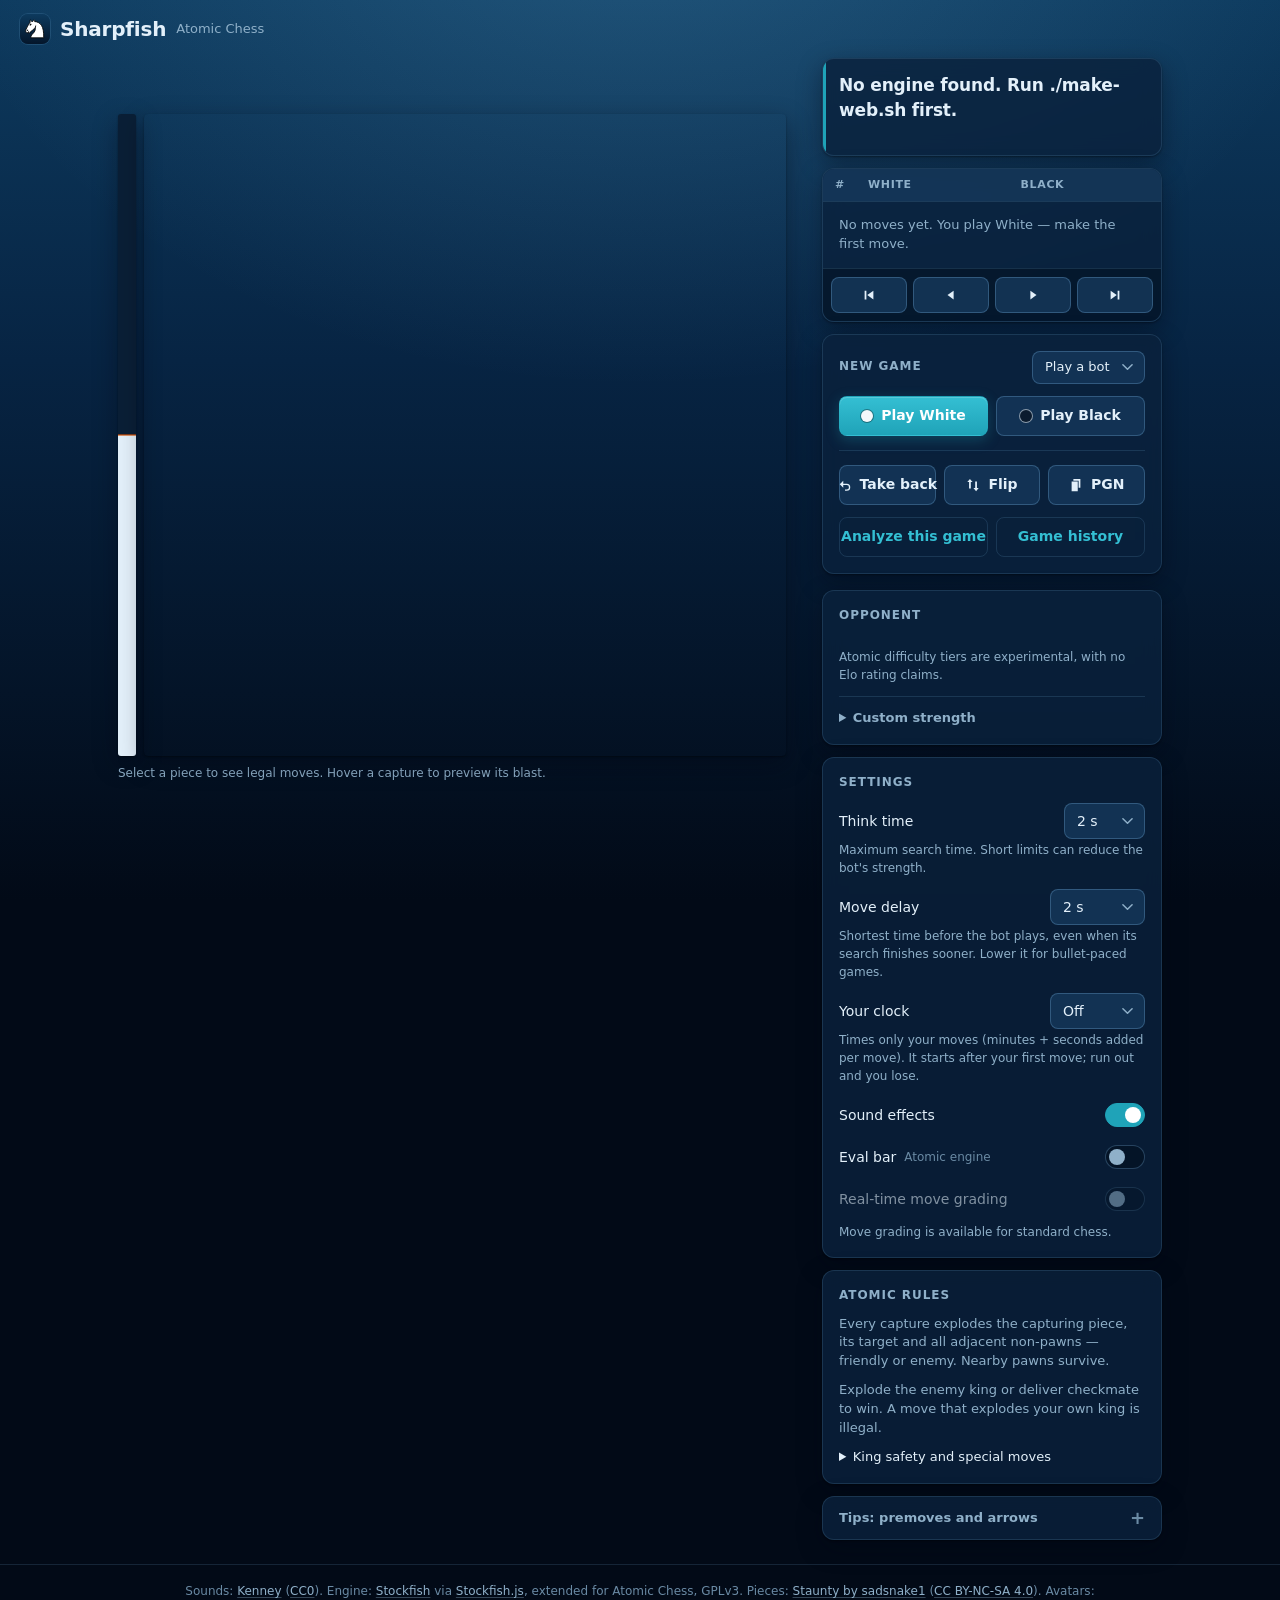
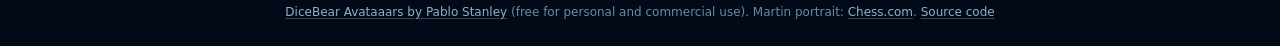
==== commit ff79df50: "Implement Atomic Chess engine, play UI and tactical evaluation" ====
--- a/site/index.html
+++ b/site/index.html
@@ -3,8 +3,8 @@
 <head>
 <meta charset="utf-8">
 <meta name="viewport" content="width=device-width, initial-scale=1, viewport-fit=cover">
-<title>Sharpfish — Courier</title>
-<meta name="description" content="Sharpfish: Stockfish variants, but not dumb. Play them in your browser.">
+<title>Sharpfish · Atomic Chess</title>
+<meta name="description" content="Atomic Chess: every capture explodes nearby pieces. Blow up the enemy king to win.">
 <link rel="icon" href="favicon.svg" type="image/svg+xml">
 <link rel="stylesheet" href="style.css">
 <link rel="stylesheet" href="badges.css">
@@ -16,7 +16,7 @@
   <div class="brand">
     <img src="favicon.svg" alt="" width="30" height="30">
     <span class="site-name">Sharpfish</span>
-    <span class="tagline">It knows. It adapts.</span>
+    <span class="tagline">Atomic Chess</span>
   </div>
 </header>
 
@@ -27,12 +27,13 @@
       <div id="clock-top" class="clock" role="timer" aria-label="Your clock" hidden></div>
     </div>
     <div class="board-row">
-      <div id="evalbar" class="evalbar" title="Stock Stockfish evaluation">
+      <div id="evalbar" class="evalbar" title="Atomic evaluation">
         <div class="evalbar-white"></div>
         <span id="eval-label" class="evalbar-label"></span>
       </div>
       <div id="board" class="board" role="grid"></div>
     </div>
+    <div id="blast-hint" class="hint blast-hint" aria-live="polite">Select a piece to see legal moves. Hover a capture to preview its blast.</div>
     <div class="player-row">
       <div class="player-tag" id="tag-bottom"></div>
       <div id="clock-bottom" class="clock" role="timer" aria-label="Your clock" hidden></div>
@@ -41,7 +42,7 @@
 
   <aside class="panel panel-game" aria-label="Game">
     <div class="card status-card">
-      <div id="status" class="status">Starting…</div>
+      <div id="status" class="status" role="status" aria-live="polite">Starting…</div>
       <div id="engine-line" class="engine-line">&nbsp;</div>
       <div id="premove-state" class="premove-state" hidden>
         <span id="premove-count" role="status"></span>
@@ -65,14 +66,6 @@
       </div>
     </section>
 
-    <section class="card rules" aria-labelledby="rules-heading">
-      <h2 id="rules-heading" class="card-title">Courier rules</h2>
-      <p class="rules-text"><img src="pieces/wC.svg" alt="" width="28" height="28"> Each side has one random pawn that is a <strong>Courier</strong>.
-        It steps one square in any direction onto an <em>empty</em> square, never captures and can't be captured, but it can be blocked.
-        Win by checkmate, or by getting your Courier onto the last rank: on your next turn it walks off the board and wins,
-        unless your opponent checkmates you first.</p>
-    </section>
-
     <section class="card controls" aria-labelledby="game-heading">
       <div class="card-head">
         <h2 id="game-heading" class="card-title">New game</h2>
@@ -110,13 +103,12 @@
         <span id="bot-current" class="bot-current"></span>
       </div>
       <div id="bot-groups" class="bot-groups"></div>
-      <div class="hint">Approximate engine ratings; these do not measure your Chess.com rating.</div>
+      <div class="hint">Atomic difficulty tiers are experimental, with no Elo rating claims.</div>
       <details class="advanced">
         <summary>Custom strength</summary>
-        <label class="field" for="rng-elo">Elo <output id="elo-out"></output></label>
+        <label class="field" for="rng-elo">Difficulty <output id="elo-out"></output></label>
         <input type="range" id="rng-elo" min="0" max="3200" step="50">
-        <div class="hint">Approximate targets, applied from the next move. Outside the tested range,
-          the closest tested strength is shown. Far right is full strength.</div>
+        <div class="hint">Applies from the next move. Far right is full strength.</div>
       </details>
     </section>
 
@@ -163,18 +155,27 @@
       <label class="field switch">Sound effects
         <input type="checkbox" id="chk-sound" checked>
       </label>
-      <label class="field switch">Eval bar <span class="field-note">stock Stockfish</span>
+      <label class="field switch">Eval bar <span class="field-note">Atomic engine</span>
         <input type="checkbox" id="chk-eval">
       </label>
       <label class="field switch">Real-time move grading
         <input type="checkbox" id="chk-grade">
       </label>
-      <label class="field switch sub" title="Look for Great and Brilliant moves. Off keeps ordinary grades and skips that extra check.">Great / Brilliant moves
-        <input type="checkbox" id="chk-special-grades" checked>
+      <label class="field switch sub" hidden>Special move labels
+        <input type="checkbox" id="chk-special-grades" disabled>
       </label>
       <div id="grade-status" class="hint" role="status"></div>
     </section>
 
+    <section class="card atomic-rules" aria-labelledby="atomic-heading">
+      <h2 id="atomic-heading" class="card-title">Atomic rules</h2>
+      <p>Every capture explodes the capturing piece, its target and all adjacent non-pawns — friendly or enemy. Nearby pawns survive.</p>
+      <p>Explode the enemy king or deliver checkmate to win. A move that explodes your own king is illegal.</p>
+      <details><summary>King safety and special moves</summary>
+        <p>Kings cannot capture and may stand next to each other. En passant explodes around the capturing pawn’s landing square. Castling and promotion follow Atomic legality.</p>
+        <p>Blast previews use × for removed pieces and a shield for pawns that survive. Evaluation and grades use Atomic rules; their judgment is experimental.</p>
+      </details>
+    </section>
     <details class="card tips">
       <summary>Tips: premoves and arrows</summary>
       <ul>
@@ -189,11 +190,12 @@
 <footer class="foot">
   <p>Sounds: <a href="https://kenney.nl/assets/casino-audio">Kenney</a> (<a href="sounds/License.txt">CC0</a>).
   Engine: <a href="https://github.com/official-stockfish/Stockfish">Stockfish</a>
-  via <a href="https://github.com/nmrugg/stockfish.js">Stockfish.js</a>, GPLv3.
+  via <a href="https://github.com/nmrugg/stockfish.js">Stockfish.js</a>, extended for Atomic Chess, GPLv3.
   Pieces: <a href="https://github.com/lichess-org/lila/issues/5647">Staunty by sadsnake1</a> (<a href="https://creativecommons.org/licenses/by-nc-sa/4.0/">CC BY-NC-SA 4.0</a>). Avatars: <a href="https://www.dicebear.com/styles/avataaars/">DiceBear Avataaars by Pablo Stanley</a> (free for personal and commercial use). Martin portrait: <a href="https://www.chess.com/member/martin-bot">Chess.com</a>. <a id="source-link" href="https://github.com/nmrugg/stockfish.js">Source code</a></p>
 </footer>
 
 <div id="promo" class="promo" hidden></div>
+<script src="atomic.js"></script>
 <script src="bots.js"></script>
 <script src="analysis-core.js"></script>
 <script src="game-history.js"></script>
--- a/site/style.css
+++ b/site/style.css
@@ -56,6 +56,18 @@
 button, input, select, textarea { font: inherit; }
 a { color: var(--accent-hi); }
 :focus-visible { outline: none; box-shadow: var(--ring); }
+[hidden] { display: none !important; }
+.atomic-rules { padding: 16px; }
+.atomic-rules p { color: var(--muted); margin: 10px 0; font-size: 13px; }
+.atomic-rules summary { cursor: pointer; font-size: 13px; }
+.blast-hint { min-height: 2.9em; max-width: 100%; margin-top: 8px; }
+.sq.blast-area { box-shadow: inset 0 0 0 2px #a84a19; }
+.sq.blast-center { box-shadow: inset 0 0 0 4px #a52c11; }
+.blast-marker { position: absolute; right: 3px; bottom: 2px; z-index: 5; padding: 0 3px; border-radius: 3px; background: #43190b; color: #fff4dc; font-weight: 800; pointer-events: none; line-height: 1.2; }
+.blast-marker.immune { background: #073d35; color: #dcfff4; }
+.sq.blast-flash { animation: atomic-blast 220ms ease-out; }
+@keyframes atomic-blast { from { box-shadow: inset 0 0 0 6px #ffb454; } to { box-shadow: inset 0 0 0 2px transparent; } }
+@media (prefers-reduced-motion: reduce) { .sq.blast-flash { animation: none; box-shadow: inset 0 0 0 2px #a84a19; } }
 .visually-hidden {
   position: absolute; width: 1px; height: 1px; margin: -1px; padding: 0;
   overflow: hidden; clip: rect(0 0 0 0); white-space: nowrap; border: 0;
@@ -433,8 +445,3 @@
 }
 .premove-state:not([hidden]) { display: flex; flex-wrap: wrap; align-items: center; gap: 8px; margin-top: 12px; font-size: 13px; }
 .premove-state .btn { flex: none; font-size: 12px; padding: 6px 8px; }
-
-/* Courier variant rules card */
-.rules { padding: 16px; }
-.rules .rules-text { margin: 10px 0 0; font-size: 14px; line-height: 1.45; color: var(--text, inherit); }
-.rules .rules-text img { float: left; margin: 0 0.5rem 0.2rem 0; }
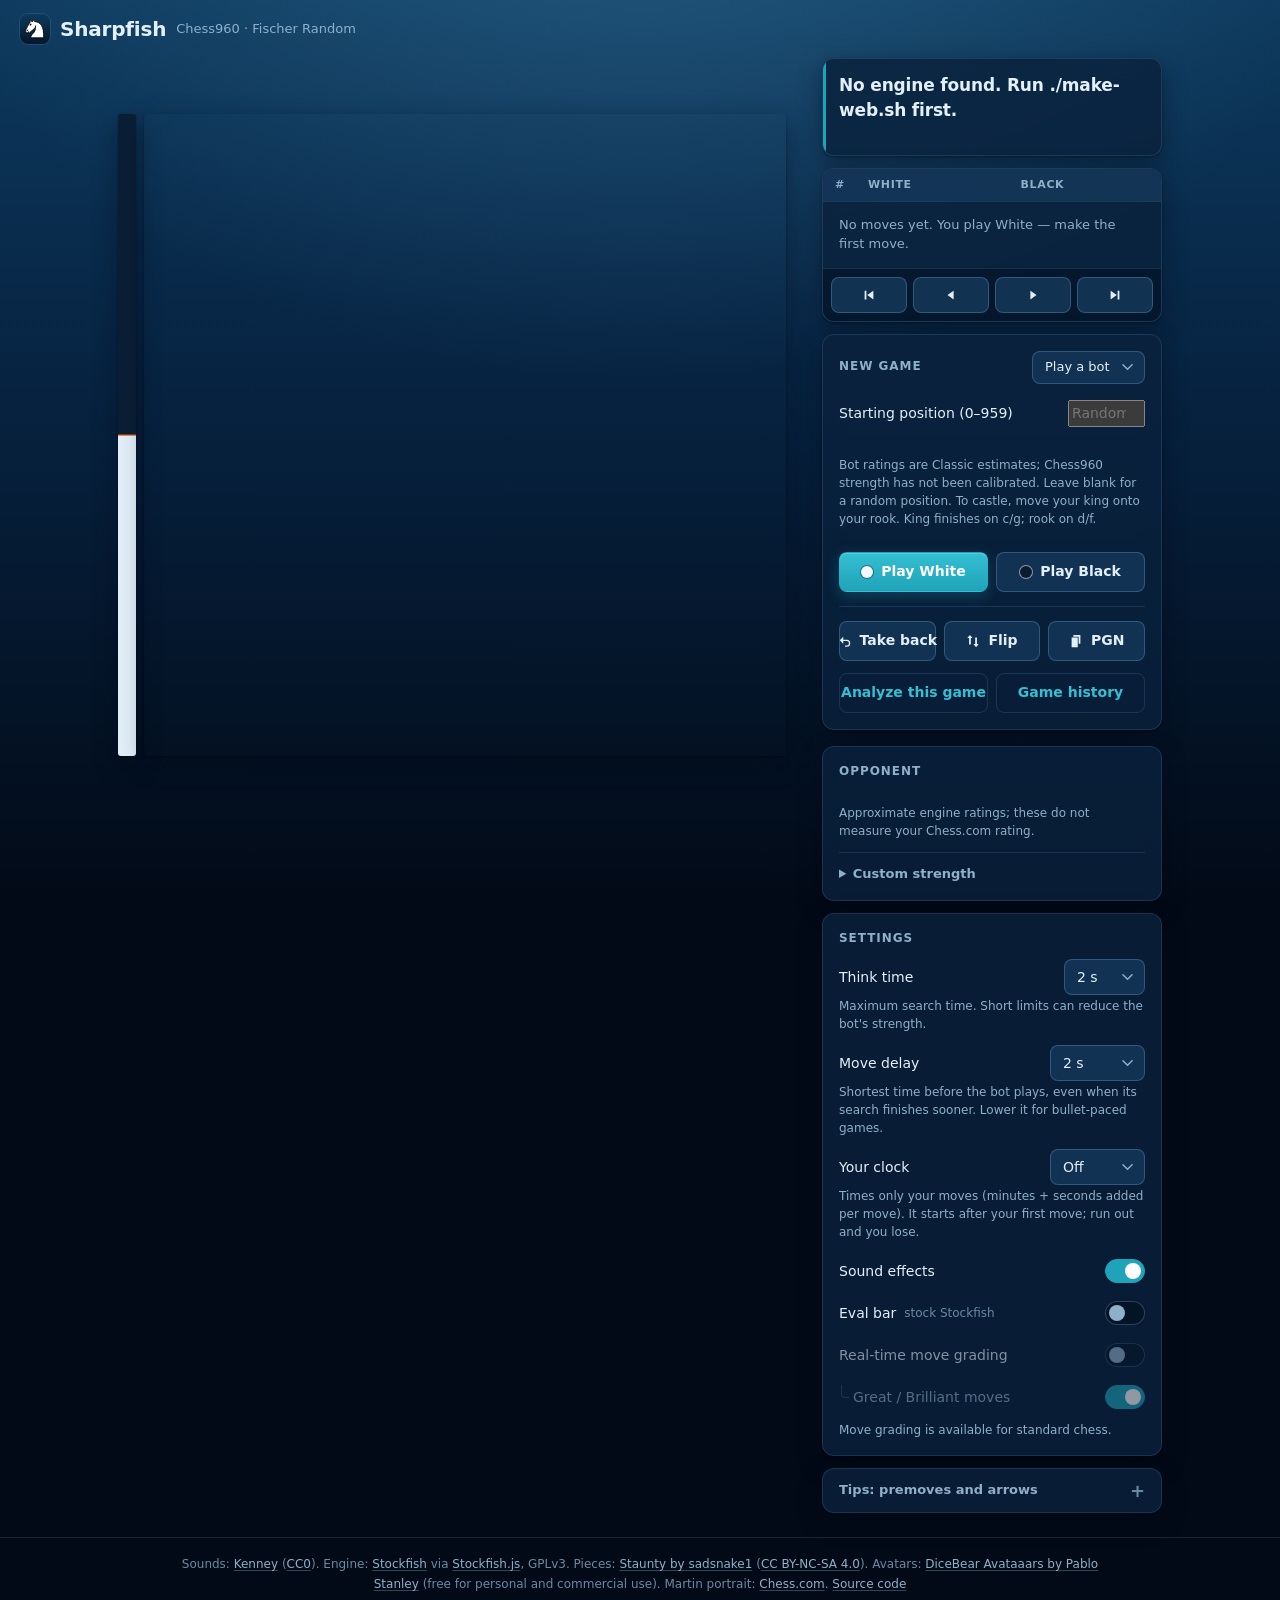
==== commit 62dc89b0: "Add Chess960 with random setups, castling and PGN analysis" ====
--- a/site/index.html
+++ b/site/index.html
@@ -3,20 +3,22 @@
 <head>
 <meta charset="utf-8">
 <meta name="viewport" content="width=device-width, initial-scale=1, viewport-fit=cover">
-<title>Sharpfish · Atomic Chess</title>
-<meta name="description" content="Atomic Chess: every capture explodes nearby pieces. Blow up the enemy king to win.">
+<title>Sharpfish</title>
+<meta name="description" content="Sharpfish: Stockfish variants, but not dumb. Play them in your browser.">
 <link rel="icon" href="favicon.svg" type="image/svg+xml">
 <link rel="stylesheet" href="style.css">
 <link rel="stylesheet" href="badges.css">
 <!-- Written by make-web.sh: sets window.ENGINE_FILE to the built engine -->
 <script src="engine-file.js"></script>
+<script>window.SHARPFISH_VARIANT = Object.assign({}, window.SHARPFISH_VARIANT, {slug: "chess960", title: "Chess960", chess960: true});</script>
+<script src="chess960.js"></script>
 </head>
 <body>
 <header class="top">
   <div class="brand">
     <img src="favicon.svg" alt="" width="30" height="30">
     <span class="site-name">Sharpfish</span>
-    <span class="tagline">Atomic Chess</span>
+    <span class="tagline">Chess960 · Fischer Random</span>
   </div>
 </header>
 
@@ -27,13 +29,12 @@
       <div id="clock-top" class="clock" role="timer" aria-label="Your clock" hidden></div>
     </div>
     <div class="board-row">
-      <div id="evalbar" class="evalbar" title="Atomic evaluation">
+      <div id="evalbar" class="evalbar" title="Stock Stockfish evaluation">
         <div class="evalbar-white"></div>
         <span id="eval-label" class="evalbar-label"></span>
       </div>
       <div id="board" class="board" role="grid"></div>
     </div>
-    <div id="blast-hint" class="hint blast-hint" aria-live="polite">Select a piece to see legal moves. Hover a capture to preview its blast.</div>
     <div class="player-row">
       <div class="player-tag" id="tag-bottom"></div>
       <div id="clock-bottom" class="clock" role="timer" aria-label="Your clock" hidden></div>
@@ -42,7 +43,7 @@
 
   <aside class="panel panel-game" aria-label="Game">
     <div class="card status-card">
-      <div id="status" class="status" role="status" aria-live="polite">Starting…</div>
+      <div id="status" class="status">Starting…</div>
       <div id="engine-line" class="engine-line">&nbsp;</div>
       <div id="premove-state" class="premove-state" hidden>
         <span id="premove-count" role="status"></span>
@@ -73,6 +74,11 @@
           <select id="game-mode"><option value="human">Play a bot</option><option value="bots">Bot vs bot</option></select>
         </label>
       </div>
+      <label class="field">Starting position (0–959)
+        <input id="chess960-position" type="number" min="0" max="959" step="1" placeholder="Random each game">
+      </label>
+      <p id="chess960-current" class="hint" aria-live="polite"></p>
+      <p class="hint">Bot ratings are Classic estimates; Chess960 strength has not been calibrated. Leave blank for a random position. To castle, move your king onto your rook. King finishes on c/g; rook on d/f.</p>
       <div class="row split">
         <button id="btn-new-white" class="btn primary"><span class="side-dot w" aria-hidden="true"></span>Play White</button>
         <button id="btn-new-black" class="btn"><span class="side-dot b" aria-hidden="true"></span>Play Black</button>
@@ -103,12 +109,13 @@
         <span id="bot-current" class="bot-current"></span>
       </div>
       <div id="bot-groups" class="bot-groups"></div>
-      <div class="hint">Atomic difficulty tiers are experimental, with no Elo rating claims.</div>
+      <div class="hint">Approximate engine ratings; these do not measure your Chess.com rating.</div>
       <details class="advanced">
         <summary>Custom strength</summary>
-        <label class="field" for="rng-elo">Difficulty <output id="elo-out"></output></label>
+        <label class="field" for="rng-elo">Elo <output id="elo-out"></output></label>
         <input type="range" id="rng-elo" min="0" max="3200" step="50">
-        <div class="hint">Applies from the next move. Far right is full strength.</div>
+        <div class="hint">Approximate targets, applied from the next move. Outside the tested range,
+          the closest tested strength is shown. Far right is full strength.</div>
       </details>
     </section>
 
@@ -155,27 +162,18 @@
       <label class="field switch">Sound effects
         <input type="checkbox" id="chk-sound" checked>
       </label>
-      <label class="field switch">Eval bar <span class="field-note">Atomic engine</span>
+      <label class="field switch">Eval bar <span class="field-note">stock Stockfish</span>
         <input type="checkbox" id="chk-eval">
       </label>
       <label class="field switch">Real-time move grading
         <input type="checkbox" id="chk-grade">
       </label>
-      <label class="field switch sub" hidden>Special move labels
-        <input type="checkbox" id="chk-special-grades" disabled>
+      <label class="field switch sub" title="Look for Great and Brilliant moves. Off keeps ordinary grades and skips that extra check.">Great / Brilliant moves
+        <input type="checkbox" id="chk-special-grades" checked>
       </label>
       <div id="grade-status" class="hint" role="status"></div>
     </section>
 
-    <section class="card atomic-rules" aria-labelledby="atomic-heading">
-      <h2 id="atomic-heading" class="card-title">Atomic rules</h2>
-      <p>Every capture explodes the capturing piece, its target and all adjacent non-pawns — friendly or enemy. Nearby pawns survive.</p>
-      <p>Explode the enemy king or deliver checkmate to win. A move that explodes your own king is illegal.</p>
-      <details><summary>King safety and special moves</summary>
-        <p>Kings cannot capture and may stand next to each other. En passant explodes around the capturing pawn’s landing square. Castling and promotion follow Atomic legality.</p>
-        <p>Blast previews use × for removed pieces and a shield for pawns that survive. Evaluation and grades use Atomic rules; their judgment is experimental.</p>
-      </details>
-    </section>
     <details class="card tips">
       <summary>Tips: premoves and arrows</summary>
       <ul>
@@ -190,12 +188,11 @@
 <footer class="foot">
   <p>Sounds: <a href="https://kenney.nl/assets/casino-audio">Kenney</a> (<a href="sounds/License.txt">CC0</a>).
   Engine: <a href="https://github.com/official-stockfish/Stockfish">Stockfish</a>
-  via <a href="https://github.com/nmrugg/stockfish.js">Stockfish.js</a>, extended for Atomic Chess, GPLv3.
-  Pieces: <a href="https://github.com/lichess-org/lila/issues/5647">Staunty by sadsnake1</a> (<a href="https://creativecommons.org/licenses/by-nc-sa/4.0/">CC BY-NC-SA 4.0</a>). Avatars: <a href="https://www.dicebear.com/styles/avataaars/">DiceBear Avataaars by Pablo Stanley</a> (free for personal and commercial use). Martin portrait: <a href="https://www.chess.com/member/martin-bot">Chess.com</a>. <a id="source-link" href="https://github.com/nmrugg/stockfish.js">Source code</a></p>
+  via <a href="https://github.com/plsgivemeachane/sharpfish/tree/chess960">Stockfish.js</a>, GPLv3.
+  Pieces: <a href="https://github.com/lichess-org/lila/issues/5647">Staunty by sadsnake1</a> (<a href="https://creativecommons.org/licenses/by-nc-sa/4.0/">CC BY-NC-SA 4.0</a>). Avatars: <a href="https://www.dicebear.com/styles/avataaars/">DiceBear Avataaars by Pablo Stanley</a> (free for personal and commercial use). Martin portrait: <a href="https://www.chess.com/member/martin-bot">Chess.com</a>. <a id="source-link" href="https://github.com/plsgivemeachane/sharpfish/tree/chess960">Source code</a></p>
 </footer>
 
 <div id="promo" class="promo" hidden></div>
-<script src="atomic.js"></script>
 <script src="bots.js"></script>
 <script src="analysis-core.js"></script>
 <script src="game-history.js"></script>
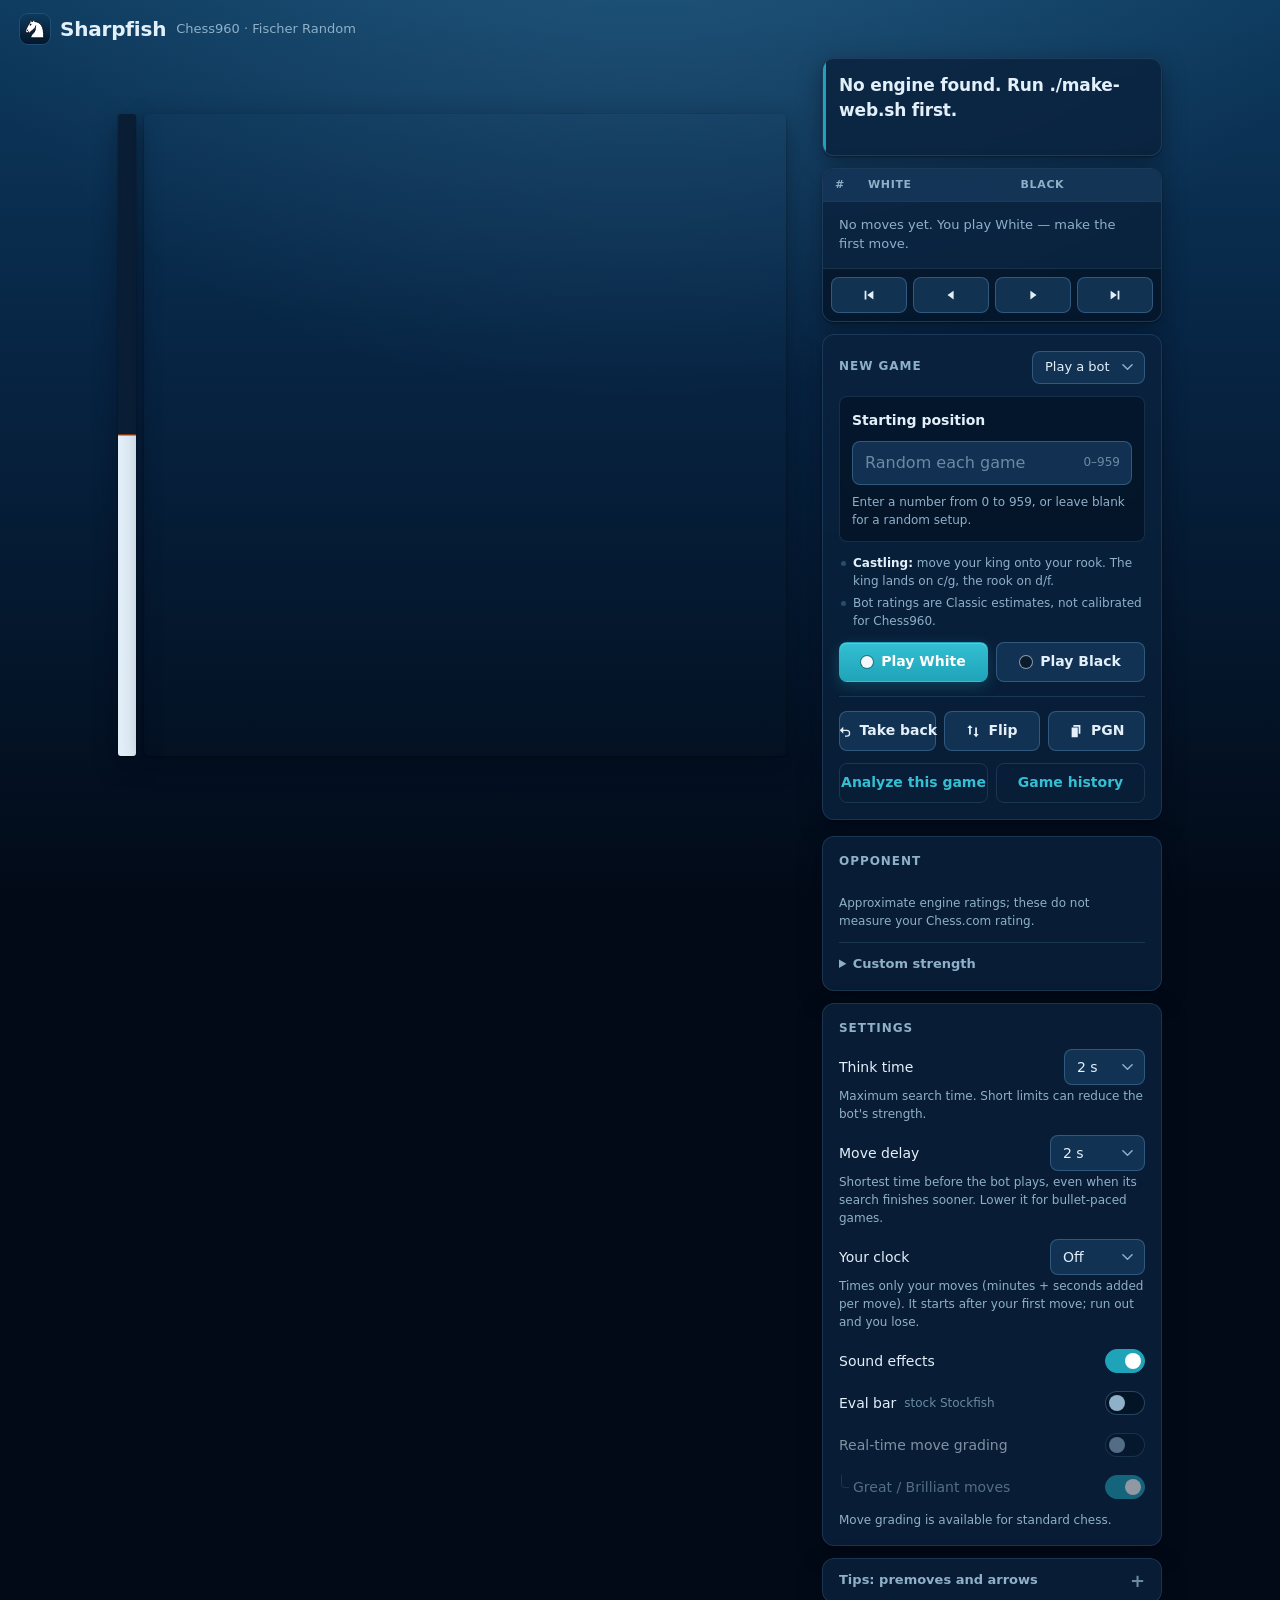
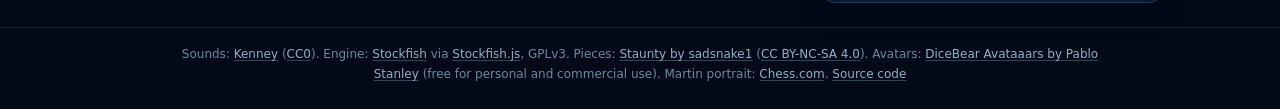
==== commit ef8c0849: "Redesign the Chess960 starting-position control Group the position input, current-position pill and " ====
--- a/site/index.html
+++ b/site/index.html
@@ -74,11 +74,21 @@
           <select id="game-mode"><option value="human">Play a bot</option><option value="bots">Bot vs bot</option></select>
         </label>
       </div>
-      <label class="field">Starting position (0–959)
-        <input id="chess960-position" type="number" min="0" max="959" step="1" placeholder="Random each game">
-      </label>
-      <p id="chess960-current" class="hint" aria-live="polite"></p>
-      <p class="hint">Bot ratings are Classic estimates; Chess960 strength has not been calibrated. Leave blank for a random position. To castle, move your king onto your rook. King finishes on c/g; rook on d/f.</p>
+      <div class="setup960" role="group" aria-labelledby="setup960-label">
+        <div class="setup960-head">
+          <label id="setup960-label" class="setup960-label" for="chess960-position">Starting position</label>
+          <span id="chess960-current" class="setup960-current" aria-live="polite"></span>
+        </div>
+        <div class="setup960-input">
+          <input id="chess960-position" type="number" inputmode="numeric" min="0" max="959" step="1" placeholder="Random each game" aria-describedby="chess960-help">
+          <span class="setup960-range" aria-hidden="true">0–959</span>
+        </div>
+        <p id="chess960-help" class="setup960-help">Enter a number from 0 to 959, or leave blank for a random setup.</p>
+      </div>
+      <ul class="notes960">
+        <li><strong>Castling:</strong> move your king onto your rook. The king lands on c/g, the rook on d/f.</li>
+        <li>Bot ratings are Classic estimates, not calibrated for Chess960.</li>
+      </ul>
       <div class="row split">
         <button id="btn-new-white" class="btn primary"><span class="side-dot w" aria-hidden="true"></span>Play White</button>
         <button id="btn-new-black" class="btn"><span class="side-dot b" aria-hidden="true"></span>Play Black</button>
--- a/site/style.css
+++ b/site/style.css
@@ -56,18 +56,6 @@
 button, input, select, textarea { font: inherit; }
 a { color: var(--accent-hi); }
 :focus-visible { outline: none; box-shadow: var(--ring); }
-[hidden] { display: none !important; }
-.atomic-rules { padding: 16px; }
-.atomic-rules p { color: var(--muted); margin: 10px 0; font-size: 13px; }
-.atomic-rules summary { cursor: pointer; font-size: 13px; }
-.blast-hint { min-height: 2.9em; max-width: 100%; margin-top: 8px; }
-.sq.blast-area { box-shadow: inset 0 0 0 2px #a84a19; }
-.sq.blast-center { box-shadow: inset 0 0 0 4px #a52c11; }
-.blast-marker { position: absolute; right: 3px; bottom: 2px; z-index: 5; padding: 0 3px; border-radius: 3px; background: #43190b; color: #fff4dc; font-weight: 800; pointer-events: none; line-height: 1.2; }
-.blast-marker.immune { background: #073d35; color: #dcfff4; }
-.sq.blast-flash { animation: atomic-blast 220ms ease-out; }
-@keyframes atomic-blast { from { box-shadow: inset 0 0 0 6px #ffb454; } to { box-shadow: inset 0 0 0 2px transparent; } }
-@media (prefers-reduced-motion: reduce) { .sq.blast-flash { animation: none; box-shadow: inset 0 0 0 2px #a84a19; } }
 .visually-hidden {
   position: absolute; width: 1px; height: 1px; margin: -1px; padding: 0;
   overflow: hidden; clip: rect(0 0 0 0); white-space: nowrap; border: 0;
@@ -346,6 +334,53 @@
 option { background: #0c2642; color: var(--text); }
 .mode-select select { min-height: 32px; font-size: 13px; max-width: none; }
 
+/* ---------- Chess960 starting position ---------- */
+.setup960 {
+  display: flex; flex-direction: column; gap: 8px;
+  padding: 12px; border-radius: var(--radius-sm);
+  background: var(--inset); border: 1px solid var(--border);
+}
+.setup960-head { display: flex; align-items: center; justify-content: space-between; gap: 8px; min-height: 24px; }
+.setup960-label { font-size: 14px; font-weight: 600; }
+.setup960-current {
+  padding: 2px 10px; border-radius: 999px; white-space: nowrap;
+  font-size: 12px; font-weight: 600; font-variant-numeric: tabular-nums;
+  color: var(--accent-hi); background: rgba(52, 191, 211, 0.12); border: 1px solid rgba(52, 191, 211, 0.3);
+}
+.setup960-current:empty { display: none; }
+.setup960-input { position: relative; }
+.setup960-input input {
+  width: 100%; min-height: 44px; padding: 8px 64px 8px 12px;
+  font-size: 16px; /* 16px stops iOS zooming on focus */ font-variant-numeric: tabular-nums;
+  color: var(--text); background: var(--surface-2);
+  border: 1px solid var(--border-strong); border-radius: var(--radius-sm);
+  -moz-appearance: textfield; appearance: textfield;
+  transition: border-color 0.15s;
+}
+.setup960-input input::-webkit-outer-spin-button,
+.setup960-input input::-webkit-inner-spin-button { -webkit-appearance: none; margin: 0; }
+.setup960-input input::placeholder { color: var(--faint); opacity: 1; }
+.setup960-input input:hover { border-color: rgba(140, 200, 240, 0.45); }
+.setup960-input input:focus-visible { border-color: var(--accent-hi); }
+.setup960-input input:user-invalid { border-color: #e2706b; }
+.setup960-range {
+  position: absolute; right: 12px; top: 50%; transform: translateY(-50%);
+  font-size: 12px; color: var(--faint); pointer-events: none; font-variant-numeric: tabular-nums;
+}
+.setup960-help { margin: 0; color: var(--muted); font-size: 12px; line-height: 1.5; }
+.notes960 {
+  margin: 0; padding: 0; list-style: none;
+  display: flex; flex-direction: column; gap: 4px;
+  color: var(--muted); font-size: 12px; line-height: 1.5;
+}
+.notes960 li { position: relative; padding-left: 14px; }
+.notes960 li::before {
+  content: ""; position: absolute; left: 2px; top: 0.6em; width: 5px; height: 5px;
+  border-radius: 50%; background: var(--border-strong);
+}
+.notes960 strong { color: var(--text); font-weight: 600; }
+@media (prefers-reduced-motion: reduce) { .setup960-input input { transition: none; } }
+
 /* Checkboxes rendered as switches; still native inputs for forms, keyboard and tests. */
 .field.switch { cursor: pointer; }
 .field.switch input[type="checkbox"] {
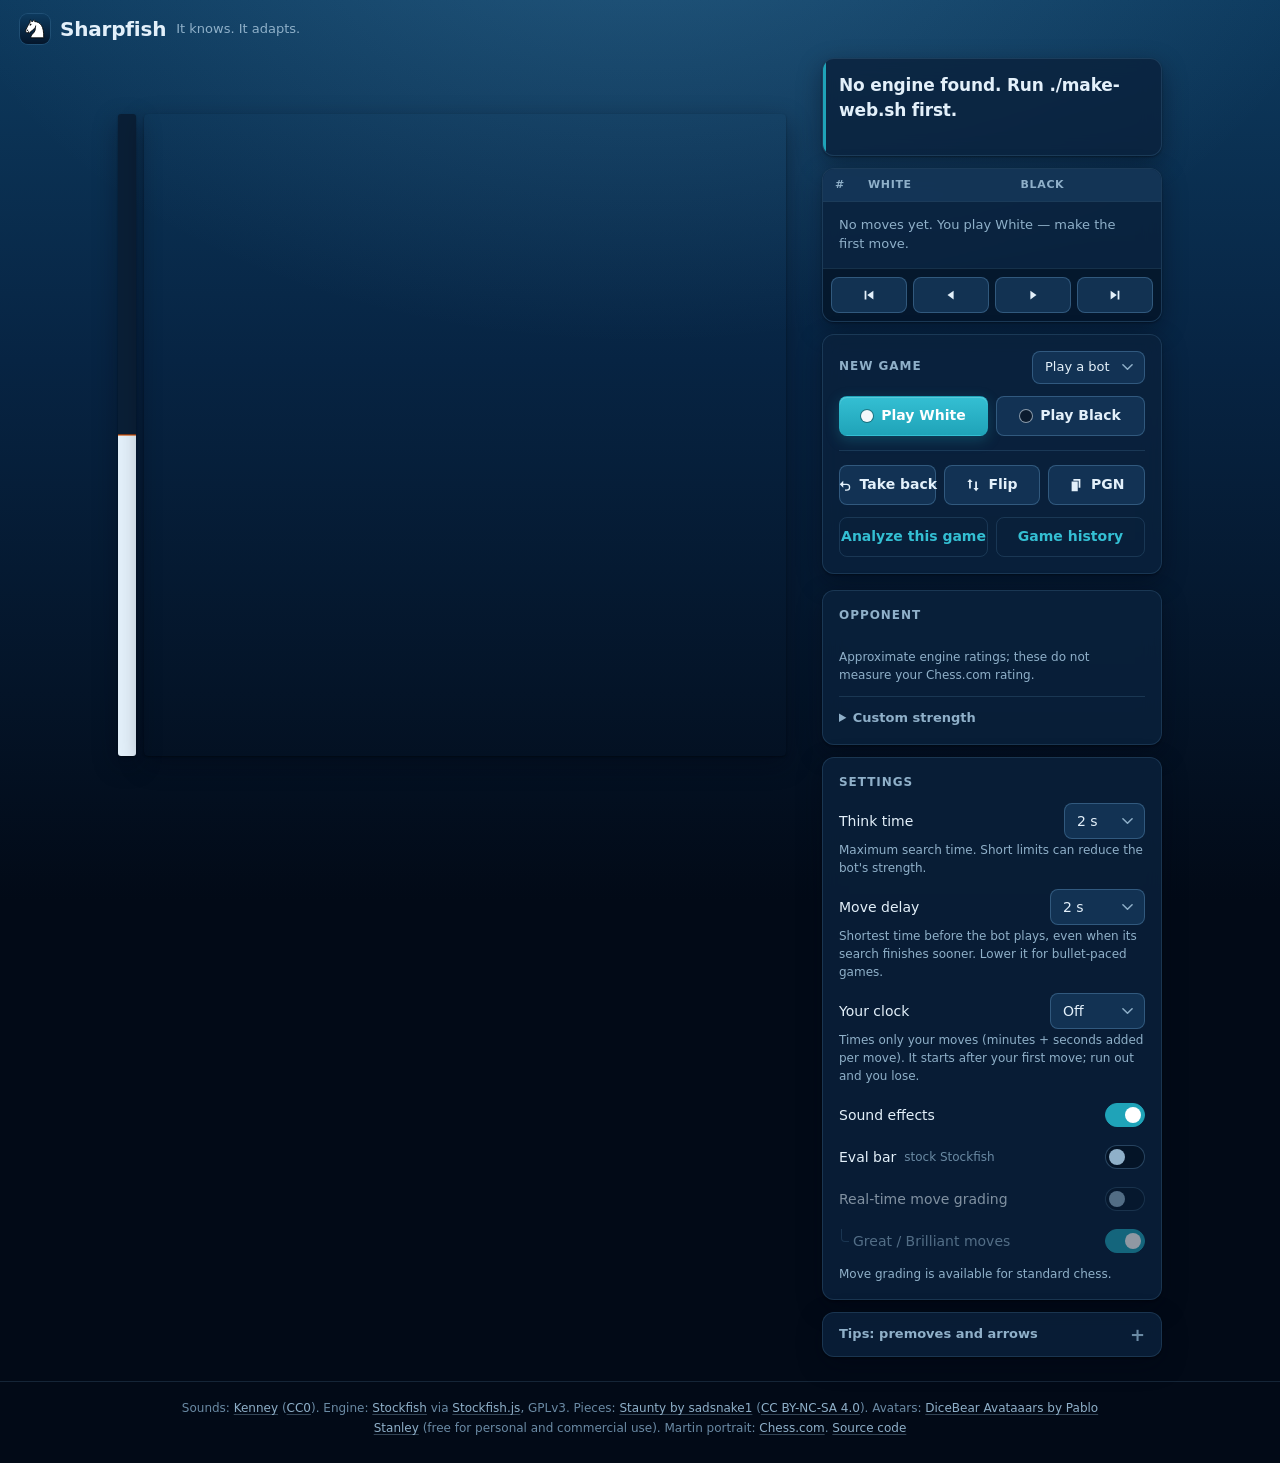
==== commit 1e7c4bc3: "Implement Remorse Chess with guilt recovery and stock position analysis" ====
--- a/site/index.html
+++ b/site/index.html
@@ -8,17 +8,16 @@
 <link rel="icon" href="favicon.svg" type="image/svg+xml">
 <link rel="stylesheet" href="style.css">
 <link rel="stylesheet" href="badges.css">
+<link rel="stylesheet" href="remorse.css">
 <!-- Written by make-web.sh: sets window.ENGINE_FILE to the built engine -->
 <script src="engine-file.js"></script>
-<script>window.SHARPFISH_VARIANT = Object.assign({}, window.SHARPFISH_VARIANT, {slug: "chess960", title: "Chess960", chess960: true});</script>
-<script src="chess960.js"></script>
 </head>
 <body>
 <header class="top">
   <div class="brand">
     <img src="favicon.svg" alt="" width="30" height="30">
     <span class="site-name">Sharpfish</span>
-    <span class="tagline">Chess960 · Fischer Random</span>
+    <span class="tagline">It knows. It adapts.</span>
   </div>
 </header>
 
@@ -39,18 +38,22 @@
       <div class="player-tag" id="tag-bottom"></div>
       <div id="clock-bottom" class="clock" role="timer" aria-label="Your clock" hidden></div>
     </div>
+    <ul id="remorse-key" class="remorse-key" aria-label="Remorse board markers" hidden>
+      <li><span class="remorse-mark" aria-hidden="true"></span><span><b>Guilty</b>: can move, cannot capture</span></li>
+      <li><span class="remorse-mark ready" aria-hidden="true"></span><span><b>Ready to recover</b>: clears after its side’s turn if still beside a friendly bishop. Bishops recover on their own.</span></li>
+      <li><span class="remorse-range-mark" aria-hidden="true"></span><span><b>Bishop range</b>: tap a guilty piece to see its recovery squares</span></li>
+    </ul>
   </section>
 
   <aside class="panel panel-game" aria-label="Game">
     <div class="card status-card">
-      <div id="status" class="status">Starting…</div>
+      <div id="status" class="status" role="status">Starting…</div>
       <div id="engine-line" class="engine-line">&nbsp;</div>
       <div id="premove-state" class="premove-state" hidden>
         <span id="premove-count" role="status"></span>
         <button id="btn-cancel-premoves" class="btn btn-sm" type="button">Cancel premoves</button>
       </div>
     </div>
-
     <section class="card moves-panel" aria-label="Moves">
       <div class="moves-card">
         <table class="moves" aria-label="Moves">
@@ -67,6 +70,16 @@
       </div>
     </section>
 
+    <details id="remorse-rules" class="card remorse-rules" hidden>
+      <summary>How to play Remorse Chess</summary>
+      <div class="remorse-rules-body">
+        <p>A capture makes the piece guilty. It can still move, but it can’t capture or give check.</p>
+        <p>To recover, a guilty piece must start and end a later turn beside a friendly bishop. All eight neighboring squares count. A guilty bishop recovers on its own at the end of its next turn.</p>
+        <p>For example, a rook that captures beside a bishop on move 10 can capture again on move 12 if it starts and ends move 11 in bishop range.</p>
+        <p class="hint">Checkmate wins. The eval bar and move grades use ordinary Stockfish.</p>
+      </div>
+    </details>
+
     <section class="card controls" aria-labelledby="game-heading">
       <div class="card-head">
         <h2 id="game-heading" class="card-title">New game</h2>
@@ -74,21 +87,6 @@
           <select id="game-mode"><option value="human">Play a bot</option><option value="bots">Bot vs bot</option></select>
         </label>
       </div>
-      <div class="setup960" role="group" aria-labelledby="setup960-label">
-        <div class="setup960-head">
-          <label id="setup960-label" class="setup960-label" for="chess960-position">Starting position</label>
-          <span id="chess960-current" class="setup960-current" aria-live="polite"></span>
-        </div>
-        <div class="setup960-input">
-          <input id="chess960-position" type="number" inputmode="numeric" min="0" max="959" step="1" placeholder="Random each game" aria-describedby="chess960-help">
-          <span class="setup960-range" aria-hidden="true">0–959</span>
-        </div>
-        <p id="chess960-help" class="setup960-help">Enter a number from 0 to 959, or leave blank for a random setup.</p>
-      </div>
-      <ul class="notes960">
-        <li><strong>Castling:</strong> move your king onto your rook. The king lands on c/g, the rook on d/f.</li>
-        <li>Bot ratings are Classic estimates, not calibrated for Chess960.</li>
-      </ul>
       <div class="row split">
         <button id="btn-new-white" class="btn primary"><span class="side-dot w" aria-hidden="true"></span>Play White</button>
         <button id="btn-new-black" class="btn"><span class="side-dot b" aria-hidden="true"></span>Play Black</button>
@@ -198,8 +196,8 @@
 <footer class="foot">
   <p>Sounds: <a href="https://kenney.nl/assets/casino-audio">Kenney</a> (<a href="sounds/License.txt">CC0</a>).
   Engine: <a href="https://github.com/official-stockfish/Stockfish">Stockfish</a>
-  via <a href="https://github.com/plsgivemeachane/sharpfish/tree/chess960">Stockfish.js</a>, GPLv3.
-  Pieces: <a href="https://github.com/lichess-org/lila/issues/5647">Staunty by sadsnake1</a> (<a href="https://creativecommons.org/licenses/by-nc-sa/4.0/">CC BY-NC-SA 4.0</a>). Avatars: <a href="https://www.dicebear.com/styles/avataaars/">DiceBear Avataaars by Pablo Stanley</a> (free for personal and commercial use). Martin portrait: <a href="https://www.chess.com/member/martin-bot">Chess.com</a>. <a id="source-link" href="https://github.com/plsgivemeachane/sharpfish/tree/chess960">Source code</a></p>
+  via <a href="https://github.com/nmrugg/stockfish.js">Stockfish.js</a>, GPLv3.
+  Pieces: <a href="https://github.com/lichess-org/lila/issues/5647">Staunty by sadsnake1</a> (<a href="https://creativecommons.org/licenses/by-nc-sa/4.0/">CC BY-NC-SA 4.0</a>). Avatars: <a href="https://www.dicebear.com/styles/avataaars/">DiceBear Avataaars by Pablo Stanley</a> (free for personal and commercial use). Martin portrait: <a href="https://www.chess.com/member/martin-bot">Chess.com</a>. <a id="source-link" href="https://github.com/nmrugg/stockfish.js">Source code</a></p>
 </footer>
 
 <div id="promo" class="promo" hidden></div>
--- a/site/remorse.css
+++ b/site/remorse.css
@@ -0,0 +1,74 @@
+/* Remorse Chess status markers.
+   Phone first: every state differs in silhouette, glyph and colour, so none relies
+   on reading tiny text or on colour alone.
+     guilty — round "no" sign (disc + slash): can move, cannot capture.
+     ready  — rounded square with a circular arrow: guilty, recovering this turn.
+   The glyph lives in CSS so the play board, analysis board and both keys match. */
+.remorse-mark {
+  --remorse-guilty: url("data:image/svg+xml,%3Csvg xmlns='http://www.w3.org/2000/svg' viewBox='0 0 24 24'%3E%3Ccircle cx='12' cy='12' r='10.5' fill='%235b2386' stroke='%23fff' stroke-width='2'/%3E%3Cpath d='M7 17 17 7' stroke='%23fff' stroke-width='3.4' stroke-linecap='round'/%3E%3C/svg%3E");
+  --remorse-ready: url("data:image/svg+xml,%3Csvg xmlns='http://www.w3.org/2000/svg' viewBox='0 0 24 24'%3E%3Crect x='1.5' y='1.5' width='21' height='21' rx='5' fill='%230d6a48' stroke='%23fff' stroke-width='2'/%3E%3Cpath d='M17.2 13.4A5.4 5.4 0 1 1 15.6 8' fill='none' stroke='%23fff' stroke-width='2.6' stroke-linecap='round'/%3E%3Cpath d='M17.6 4.6v4.6h-4.6' fill='none' stroke='%23fff' stroke-width='2.6' stroke-linecap='round' stroke-linejoin='round'/%3E%3C/svg%3E");
+  display: inline-block; flex: none;
+  width: 20px; height: 20px;
+  background: var(--remorse-guilty) center / contain no-repeat;
+  filter: drop-shadow(0 0 1px rgba(0, 0, 0, .9)) drop-shadow(0 1px 1px rgba(0, 0, 0, .5));
+  forced-color-adjust: none;
+  vertical-align: middle;
+}
+.remorse-mark.ready { background-image: var(--remorse-ready); }
+
+/* On the board: bottom-left is the only free corner (rank label top-left, file label
+   bottom-right, grade/premove badges top-right). Scale with the square so it stays
+   tappable-size readable on a 320px phone without swallowing the piece on desktop. */
+.sq > .remorse-mark {
+  position: absolute; left: 1px; bottom: 1px; z-index: 3; pointer-events: none;
+  width: clamp(18px, 40%, 28px); height: clamp(18px, 40%, 28px);
+}
+
+/* A guilty piece also gets a whole-square cue that survives any highlight: a dashed
+   frame, readable without colour. Ready pieces get a solid frame. */
+.sq.remorse-guilty::after {
+  content: ""; position: absolute; inset: 1px; pointer-events: none; z-index: 1;
+  border: 2px dashed rgba(91, 35, 134, .85); border-radius: 3px;
+}
+.sq.remorse-ready::after { border-style: solid; border-color: rgba(13, 106, 72, .9); }
+/* Keep the legal-capture ring visible when a guilty piece can be taken. */
+.sq.remorse-guilty.dest::after {
+  border: 0; border-radius: 0; inset: 0; z-index: auto;
+}
+
+/* Bishop range (play page, while a piece is selected): a hatched wash behind the
+   pieces, so it never covers a piece, a legal-move dot or the guilt frame. */
+.remorse-range-mark {
+  background: repeating-linear-gradient(-45deg, rgba(16, 140, 92, .42) 0 3px, rgba(16, 140, 92, .06) 3px 7px);
+  box-shadow: inset 0 0 0 2px rgba(11, 81, 57, .8);
+}
+.sq > .remorse-range-mark { position: absolute; inset: 0; z-index: 1; pointer-events: none; }
+
+/* Key: always visible directly under the board, no hover needed. */
+.remorse-key:not([hidden]) {
+  display: flex; flex-direction: column; gap: 6px;
+  padding: 8px 10px; margin: 8px 0 0; list-style: none;
+  border-radius: 8px; background: rgba(255, 255, 255, .06);
+  font-size: 13px; line-height: 1.3;
+}
+.remorse-key li { display: flex; align-items: center; gap: 8px; min-width: 0; }
+.remorse-key li > span:last-child { min-width: 0; }
+.remorse-key b { font-weight: 700; }
+.remorse-key .remorse-mark { width: 22px; height: 22px; }
+.remorse-key .remorse-range-mark { width: 20px; height: 20px; margin: 1px; flex: none; border-radius: 3px; }
+
+.remorse-rules > summary {
+  padding: 12px 16px;
+  cursor: pointer;
+  font-size: 14px;
+  font-weight: 650;
+}
+.remorse-rules > summary::marker { color: var(--accent-hi); }
+.remorse-rules > summary:focus-visible {
+  outline: 2px solid var(--accent-hi);
+  outline-offset: -3px;
+  border-radius: inherit;
+}
+.remorse-rules-body { padding: 0 16px 14px; font-size: 14px; }
+.remorse-rules-body p { margin: 0; }
+.remorse-rules-body p + p { margin-top: 8px; }
